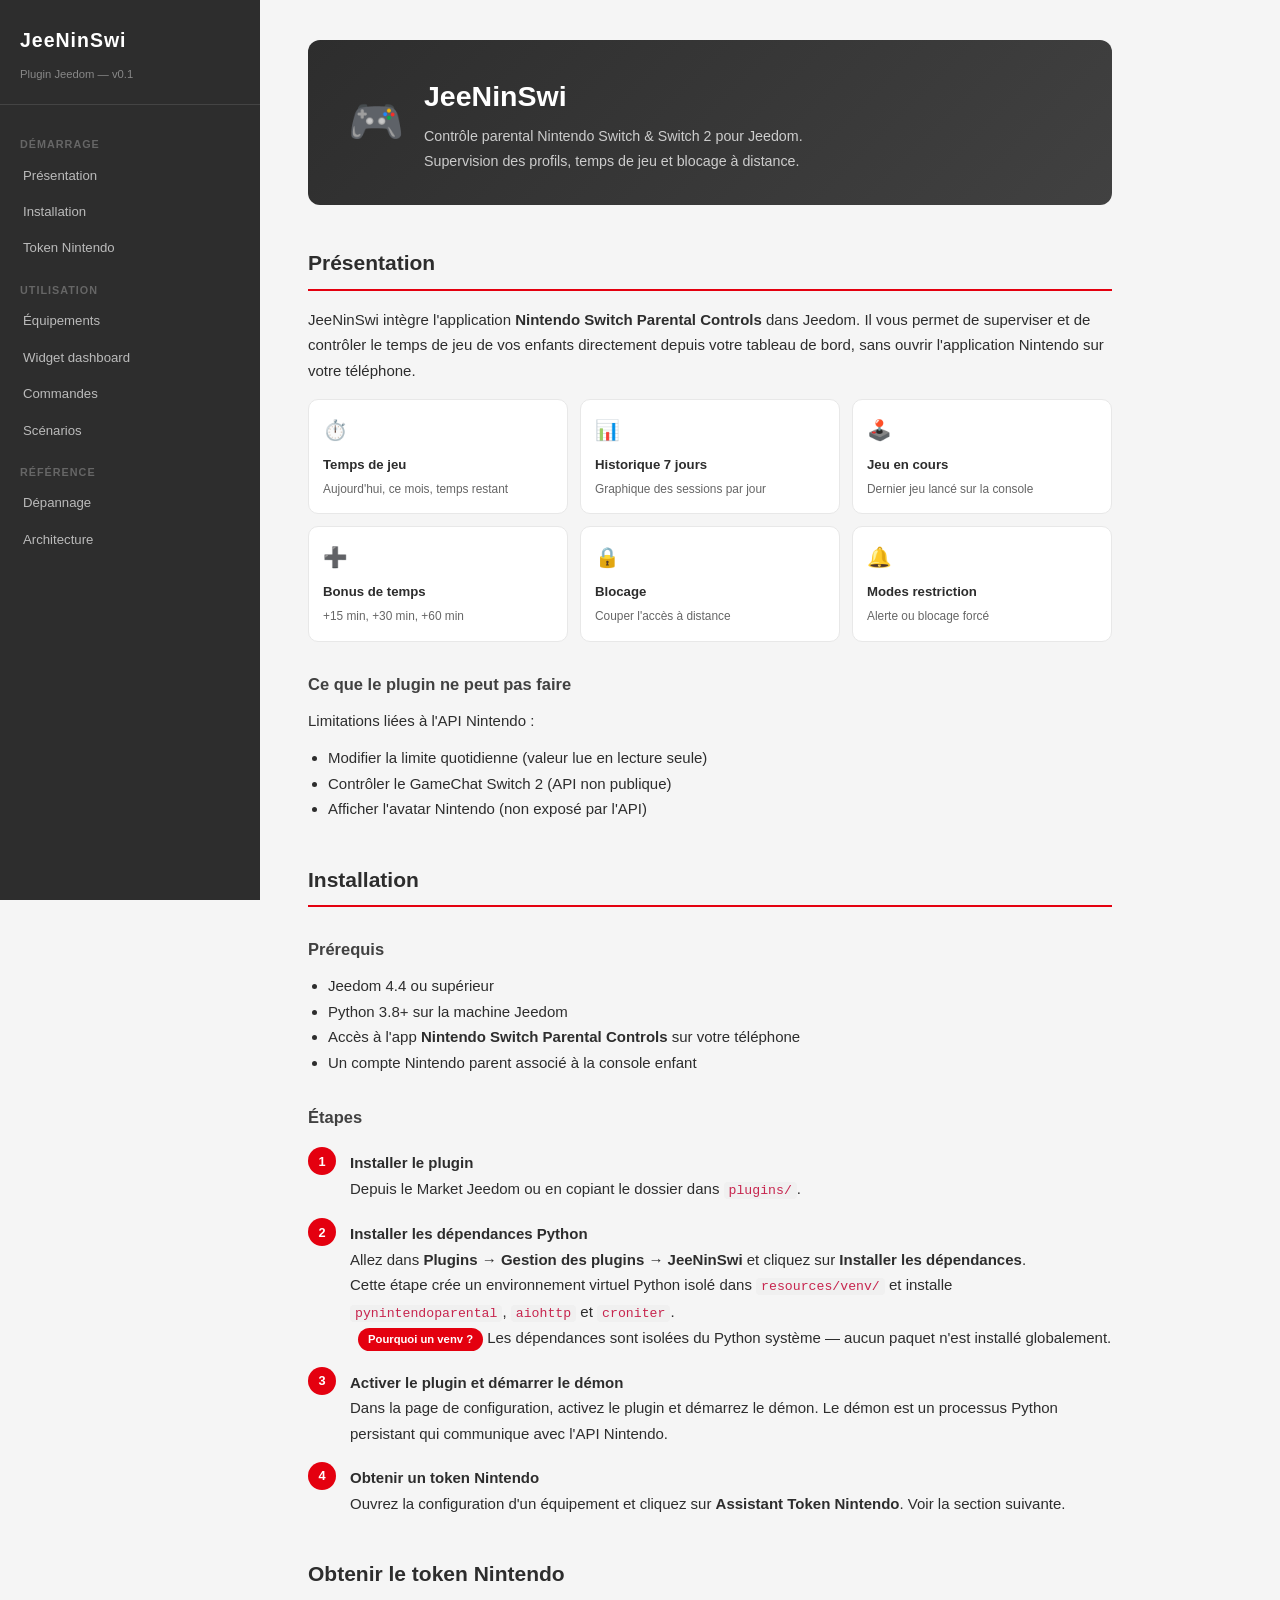
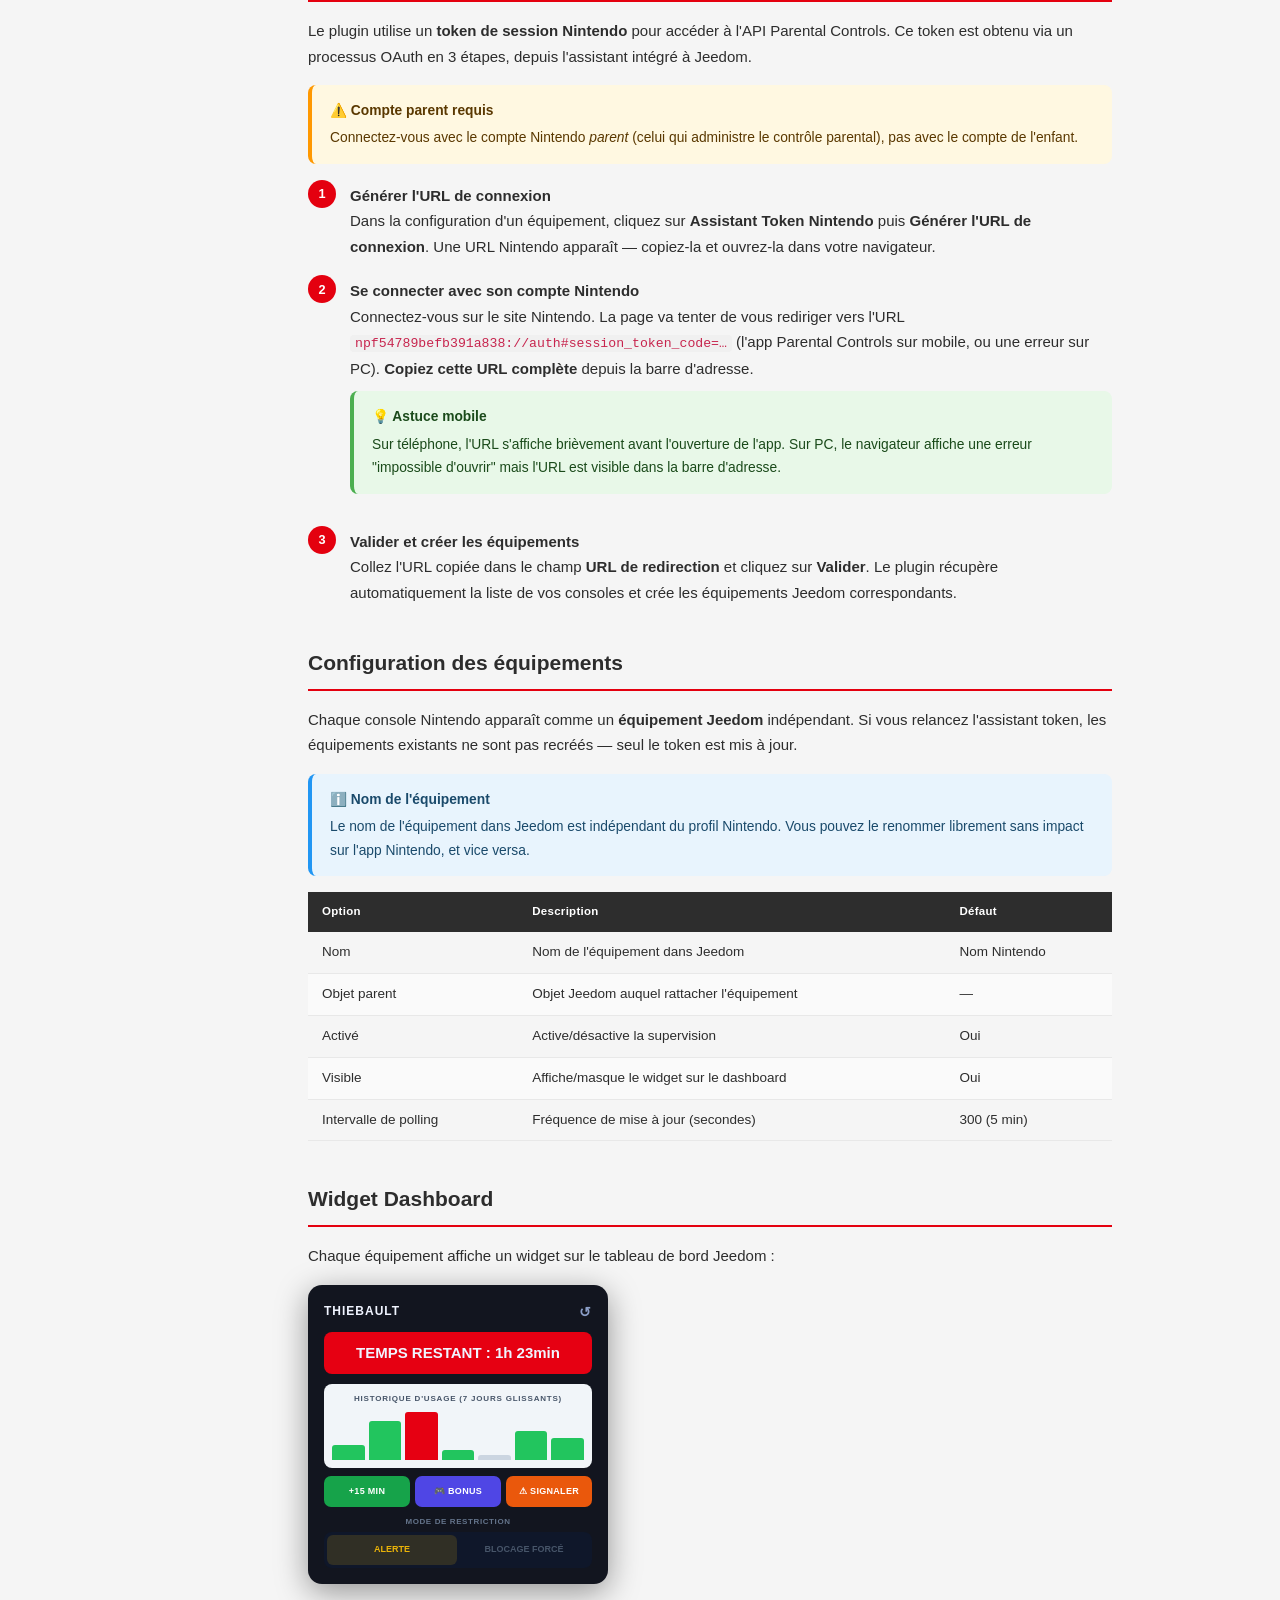
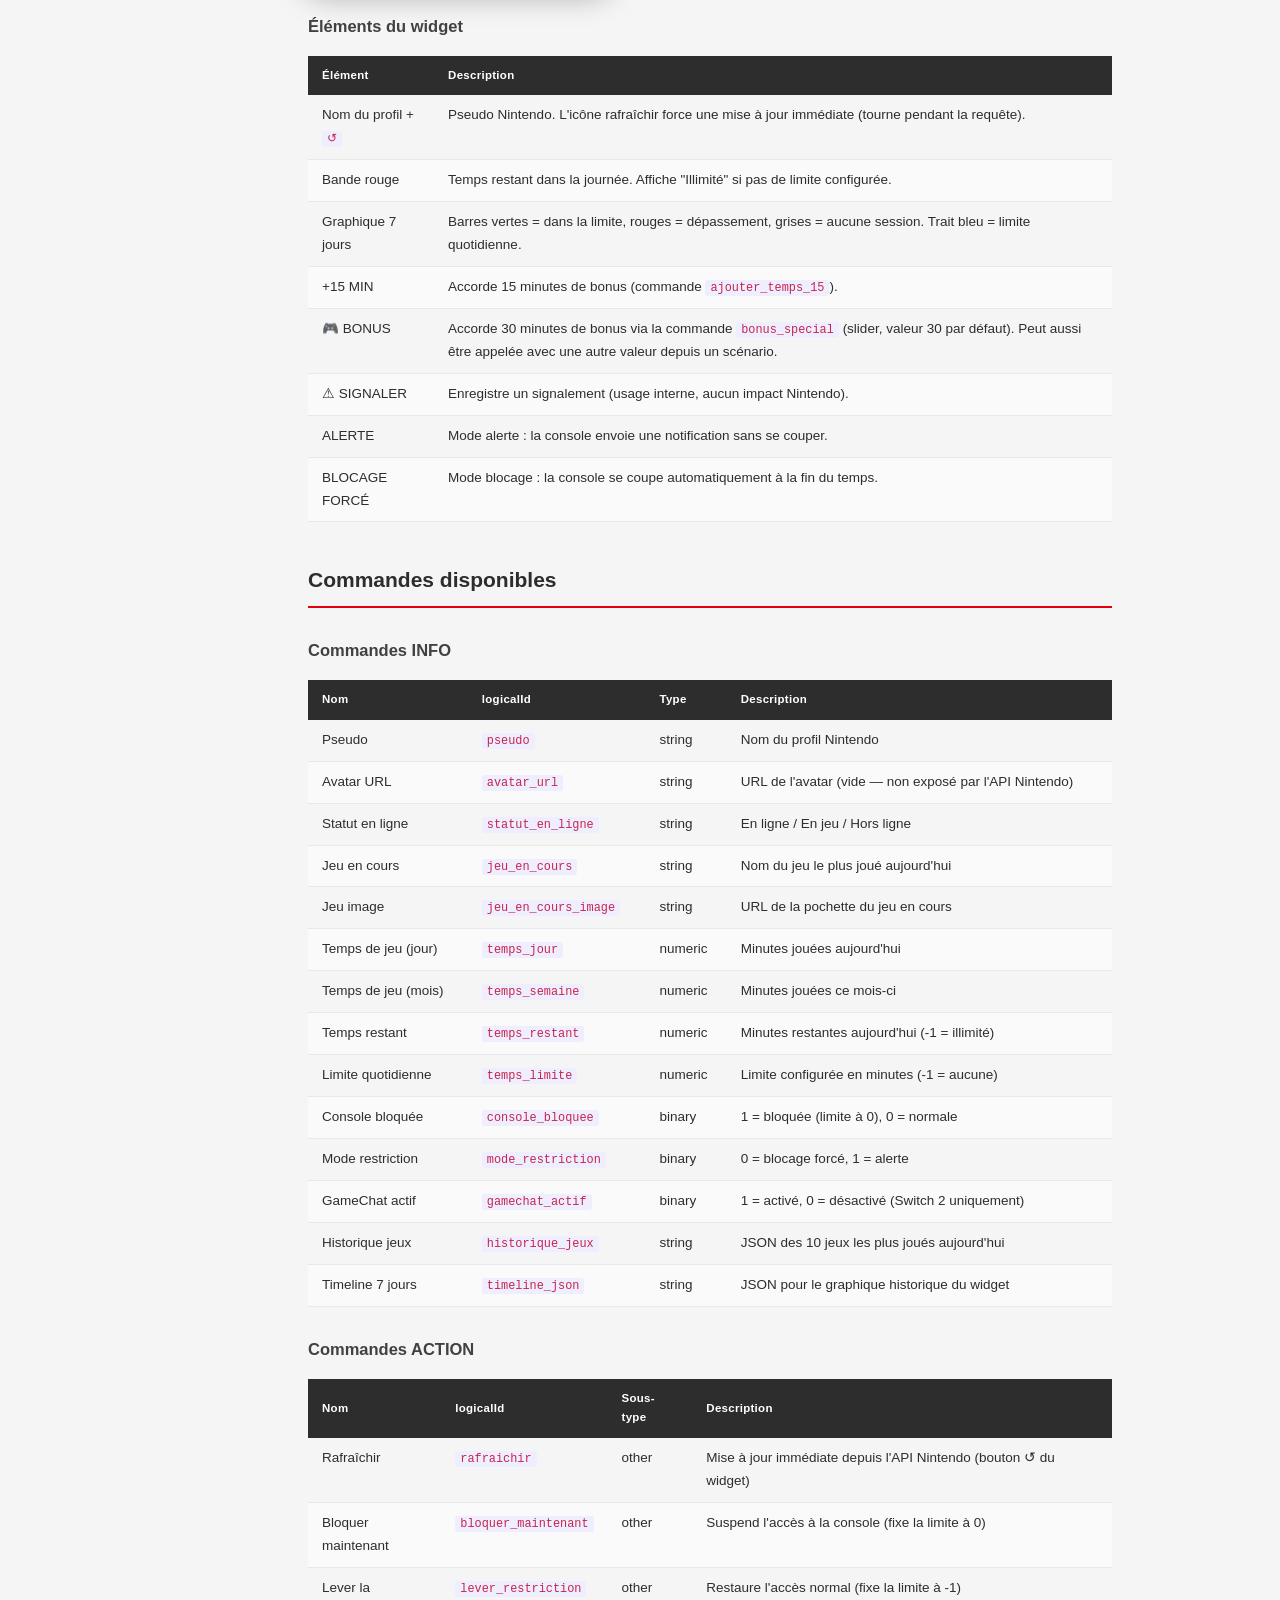
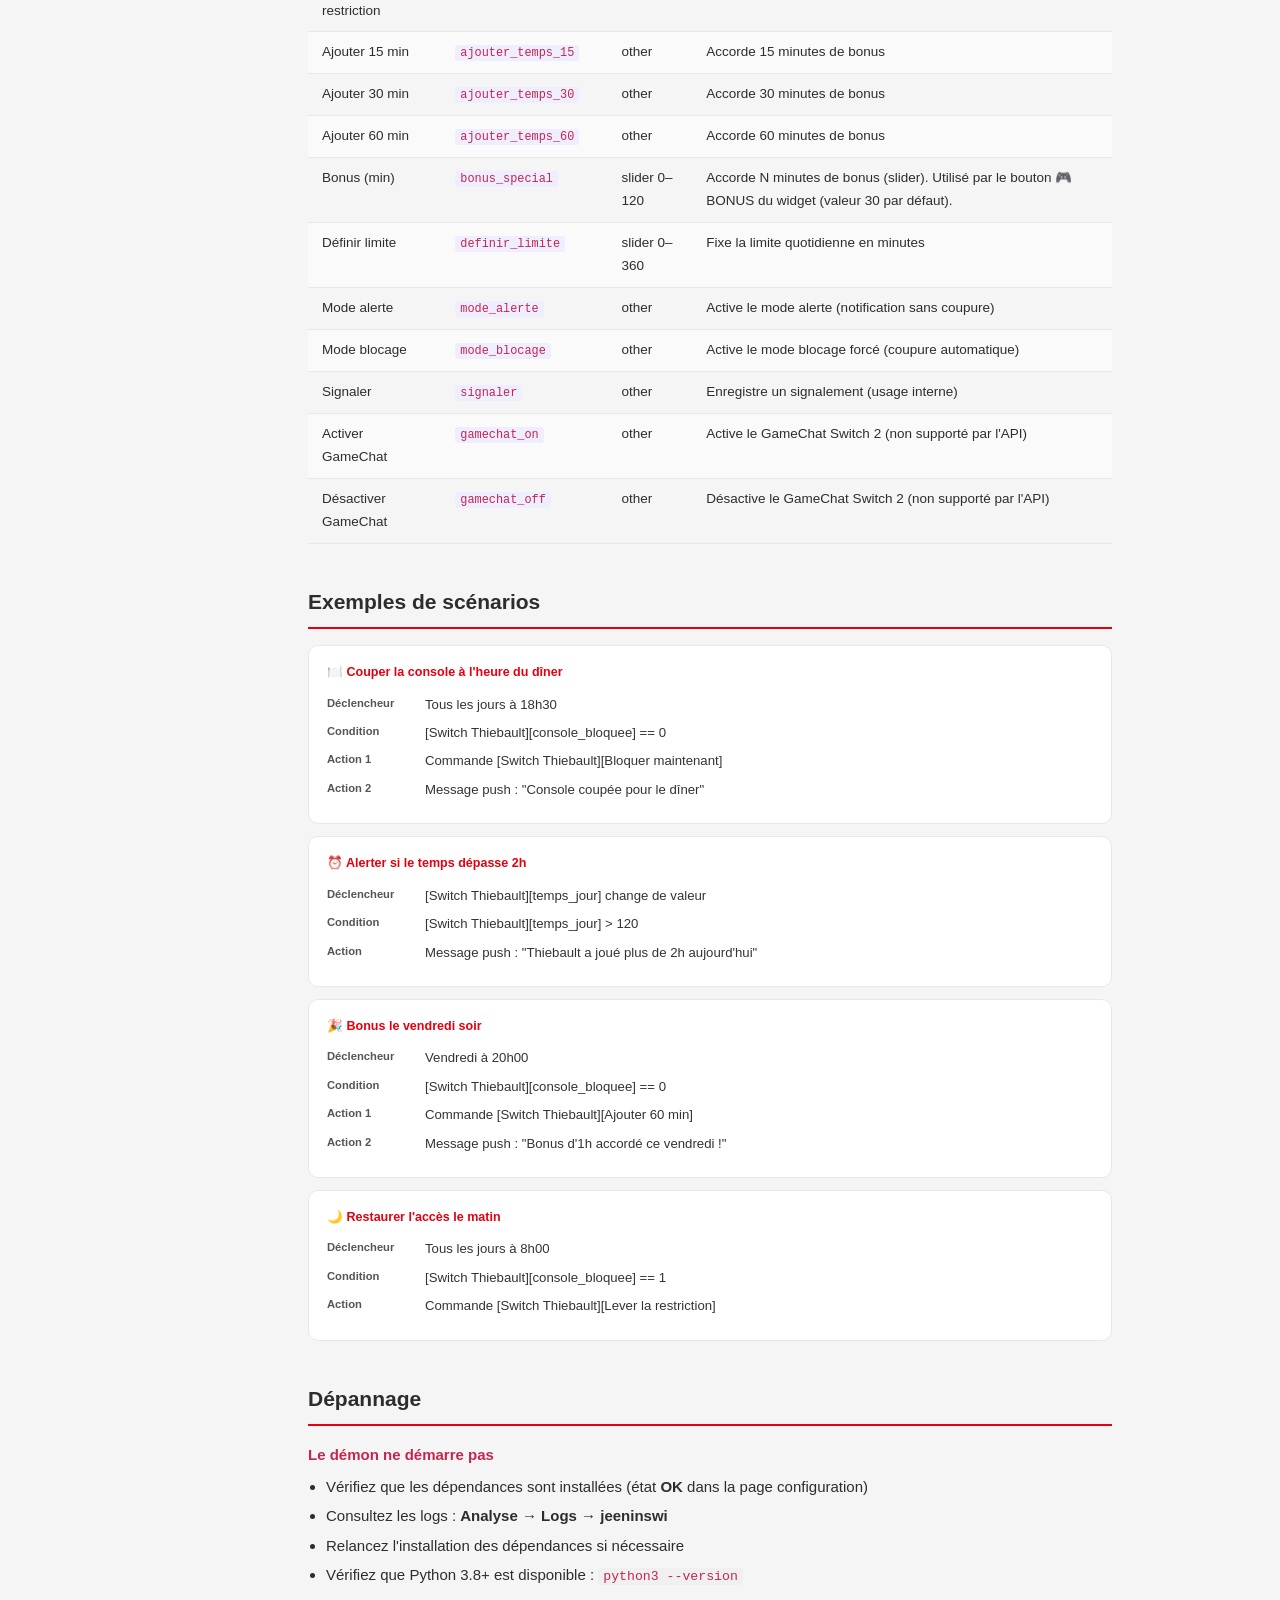
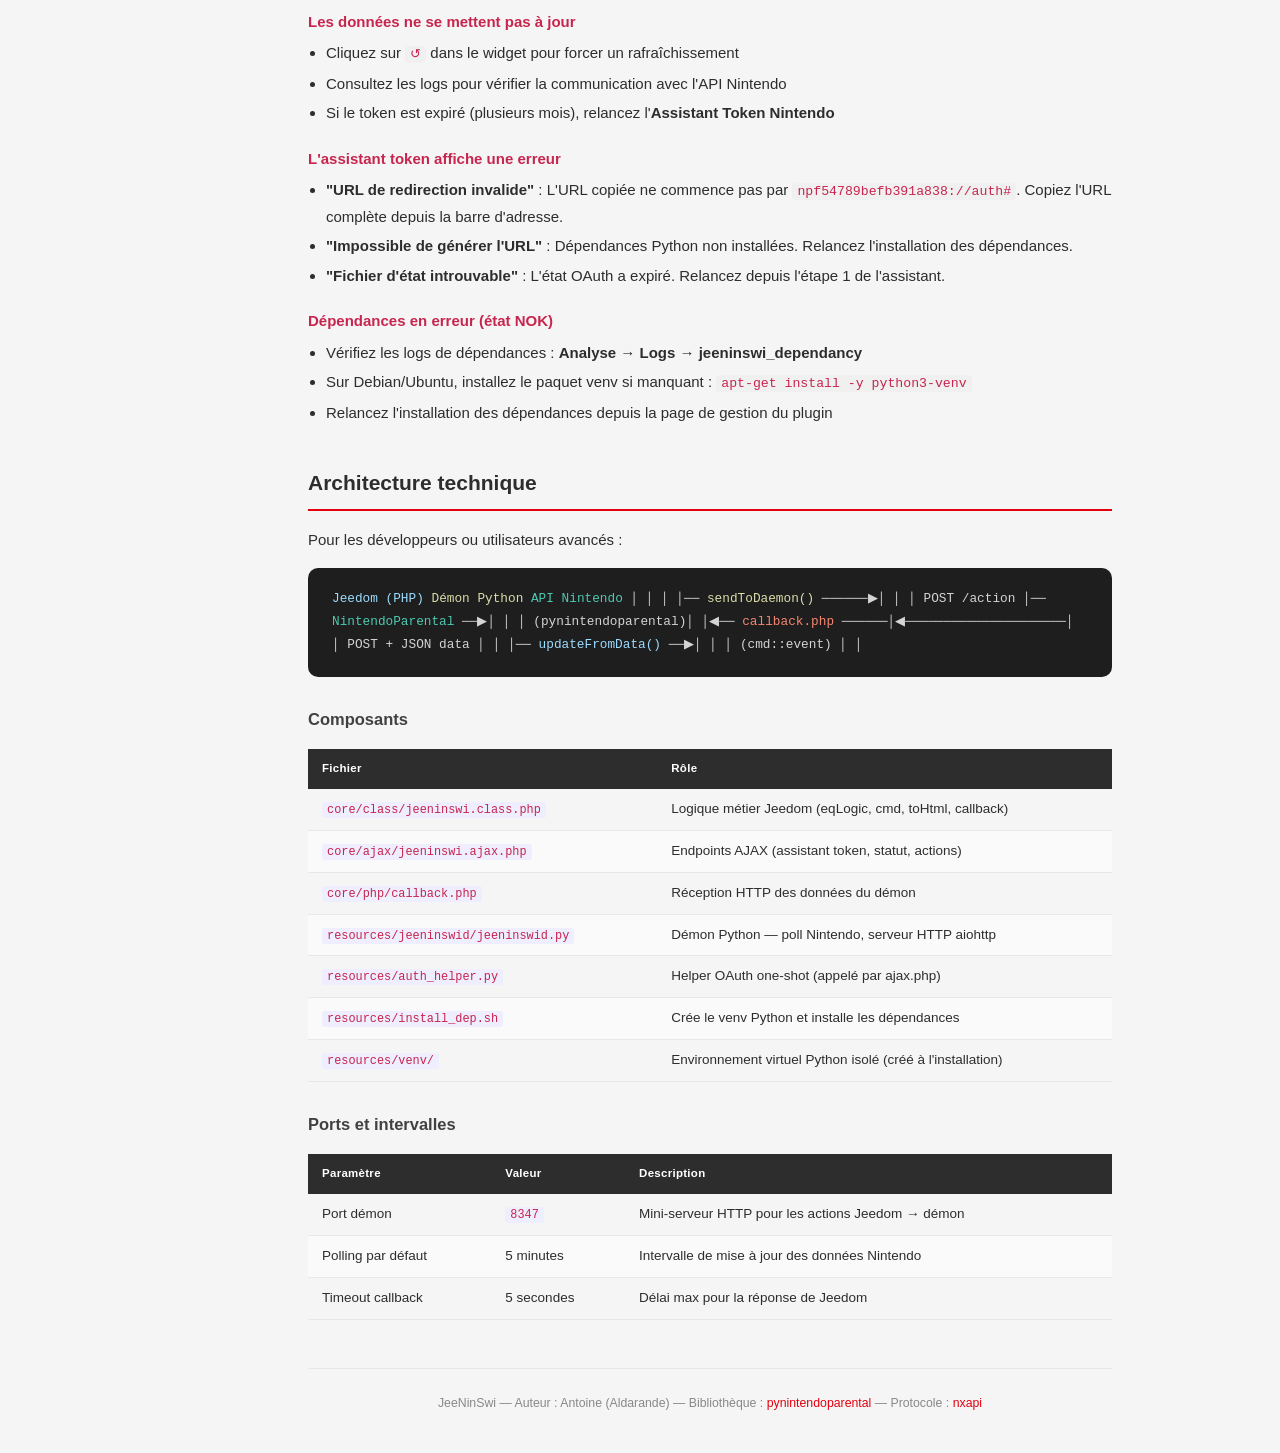
==== docs/fr_FR/index.html @ 58e64276 "Initial commit — plugin JeeNinSwi v1.0 Plugin Jeedom pour les Contrôles Parentaux Nintendo Switch. -" ====
<!DOCTYPE html>
<html lang="fr">
<head>
<meta charset="UTF-8">
<meta name="viewport" content="width=device-width, initial-scale=1.0">
<title>JeeNinSwi — Documentation</title>
<style>
  /* ── Reset & base ─────────────────────────────────────────── */
  *, *::before, *::after { box-sizing: border-box; margin: 0; padding: 0; }
  body {
    font-family: -apple-system, BlinkMacSystemFont, 'Segoe UI', Roboto, sans-serif;
    font-size: 15px;
    line-height: 1.7;
    color: #2d2d2d;
    background: #f5f5f5;
  }
  a { color: #E4000F; text-decoration: none; }
  a:hover { text-decoration: underline; }

  /* ── Layout ───────────────────────────────────────────────── */
  .page-wrapper { display: flex; min-height: 100vh; }

  /* Sidebar */
  nav {
    width: 260px;
    flex-shrink: 0;
    background: #2d2d2d;
    color: #ccc;
    padding: 24px 0;
    position: sticky;
    top: 0;
    height: 100vh;
    overflow-y: auto;
  }
  nav .logo {
    padding: 0 20px 20px;
    border-bottom: 1px solid #444;
    margin-bottom: 16px;
  }
  nav .logo h1 {
    font-size: 1.3em;
    font-weight: 900;
    color: #fff;
    letter-spacing: 1px;
  }
  nav .logo .version {
    font-size: 0.75em;
    color: #888;
    margin-top: 2px;
  }
  nav ul { list-style: none; }
  nav ul li a {
    display: block;
    padding: 7px 20px;
    color: #bbb;
    font-size: 0.88em;
    border-left: 3px solid transparent;
    transition: all .15s;
  }
  nav ul li a:hover, nav ul li a.active {
    color: #fff;
    border-left-color: #E4000F;
    background: rgba(255,255,255,.05);
    text-decoration: none;
  }
  nav ul li.section-title {
    padding: 14px 20px 4px;
    font-size: 0.72em;
    font-weight: 700;
    color: #666;
    text-transform: uppercase;
    letter-spacing: 1px;
  }

  /* Main content */
  main {
    flex: 1;
    padding: 40px 48px;
    max-width: 900px;
  }

  /* ── Typography ──────────────────────────────────────────── */
  h1 { font-size: 2em; font-weight: 900; color: #2d2d2d; margin-bottom: 8px; }
  h2 {
    font-size: 1.4em; font-weight: 800; color: #2d2d2d;
    margin: 40px 0 16px;
    padding-bottom: 8px;
    border-bottom: 2px solid #E4000F;
  }
  h3 { font-size: 1.1em; font-weight: 700; color: #414141; margin: 28px 0 10px; }
  h4 { font-size: 0.95em; font-weight: 700; color: #555; margin: 20px 0 8px; }
  p  { margin-bottom: 12px; }

  /* ── Page header ─────────────────────────────────────────── */
  .page-header {
    background: linear-gradient(135deg, #2d2d2d 0%, #414141 100%);
    color: #fff;
    padding: 32px 40px;
    border-radius: 12px;
    margin-bottom: 32px;
    display: flex;
    align-items: center;
    gap: 20px;
  }
  .page-header .icon {
    font-size: 3em;
    flex-shrink: 0;
  }
  .page-header h1 { color: #fff; margin: 0 0 4px; font-size: 1.9em; }
  .page-header p  { color: rgba(255,255,255,.75); margin: 0; font-size: 0.95em; }
  .badge {
    display: inline-block;
    padding: 2px 10px;
    border-radius: 20px;
    font-size: 0.75em;
    font-weight: 700;
    background: #E4000F;
    color: #fff;
    margin-left: 8px;
    vertical-align: middle;
  }

  /* ── Callouts ─────────────────────────────────────────────── */
  .callout {
    padding: 14px 18px;
    border-radius: 8px;
    margin: 16px 0;
    border-left: 4px solid;
    font-size: 0.92em;
  }
  .callout.info    { background: #e8f4fd; border-color: #2196f3; color: #1a4a6b; }
  .callout.tip     { background: #e8f8e8; border-color: #4caf50; color: #1a4a1a; }
  .callout.warning { background: #fff8e1; border-color: #ff9800; color: #5a3800; }
  .callout strong  { display: block; margin-bottom: 4px; }

  /* ── Tables ───────────────────────────────────────────────── */
  table {
    width: 100%;
    border-collapse: collapse;
    margin: 16px 0;
    font-size: 0.9em;
  }
  th {
    background: #2d2d2d;
    color: #fff;
    padding: 10px 14px;
    text-align: left;
    font-weight: 700;
    font-size: 0.85em;
    letter-spacing: 0.3px;
  }
  td { padding: 9px 14px; border-bottom: 1px solid #e8e8e8; vertical-align: top; }
  tr:nth-child(even) td { background: #fafafa; }
  tr:hover td { background: #f0f4ff; }
  td code { background: #eef; padding: 1px 5px; border-radius: 3px; font-size: 0.88em; }

  /* ── Code ─────────────────────────────────────────────────── */
  code {
    font-family: 'SFMono-Regular', Consolas, 'Liberation Mono', Menlo, monospace;
    font-size: 0.88em;
    background: #f0f0f0;
    padding: 1px 5px;
    border-radius: 4px;
    color: #c7254e;
  }
  pre {
    background: #1e1e1e;
    color: #d4d4d4;
    padding: 18px 20px;
    border-radius: 8px;
    overflow-x: auto;
    margin: 16px 0;
    font-size: 0.85em;
    line-height: 1.6;
  }
  pre code { background: none; color: inherit; padding: 0; font-size: inherit; }

  /* ── Steps ────────────────────────────────────────────────── */
  .steps { list-style: none; margin: 16px 0; }
  .steps li {
    display: flex;
    align-items: flex-start;
    gap: 14px;
    margin-bottom: 16px;
  }
  .step-num {
    flex-shrink: 0;
    width: 28px; height: 28px;
    border-radius: 50%;
    background: #E4000F;
    color: #fff;
    font-weight: 900;
    font-size: 0.85em;
    display: flex; align-items: center; justify-content: center;
  }
  .step-body { flex: 1; padding-top: 3px; }

  /* ── Feature grid ─────────────────────────────────────────── */
  .feature-grid {
    display: grid;
    grid-template-columns: repeat(auto-fill, minmax(200px, 1fr));
    gap: 12px;
    margin: 16px 0;
  }
  .feature-card {
    background: #fff;
    border: 1px solid #e8e8e8;
    border-radius: 10px;
    padding: 14px;
    font-size: 0.88em;
  }
  .feature-card .fc-icon { font-size: 1.5em; margin-bottom: 6px; }
  .feature-card .fc-name { font-weight: 700; color: #2d2d2d; }
  .feature-card .fc-desc { color: #666; font-size: 0.9em; margin-top: 3px; }

  /* ── Widget mockup ────────────────────────────────────────── */
  .widget-mockup {
    background: #12151f;
    color: #f0f4ff;
    border-radius: 14px;
    padding: 16px;
    width: 300px;
    font-family: -apple-system, BlinkMacSystemFont, 'Segoe UI', sans-serif;
    font-size: 13px;
    margin: 16px 0;
    box-shadow: 0 8px 32px rgba(0,0,0,.4);
  }
  .wm-hdr { display: flex; justify-content: space-between; margin-bottom: 8px; font-weight: 900; letter-spacing: 1px; font-size: 12px; text-transform: uppercase; }
  .wm-band { background: #e60012; border-radius: 8px; text-align: center; padding: 8px; font-weight: 900; margin-bottom: 10px; font-size: 15px; }
  .wm-chart { background: #f1f5f9; border-radius: 8px; padding: 8px; margin-bottom: 8px; }
  .wm-chart-title { font-size: 8px; font-weight: 800; color: #475569; text-align: center; text-transform: uppercase; letter-spacing: 0.8px; margin-bottom: 6px; }
  .wm-bars { display: flex; gap: 4px; height: 48px; align-items: flex-end; }
  .wm-bar { flex: 1; border-radius: 3px 3px 0 0; }
  .wm-btns { display: flex; gap: 5px; margin-bottom: 8px; }
  .wm-btn { flex: 1; border: none; border-radius: 7px; padding: 8px 2px; font-size: 9px; font-weight: 800; text-transform: uppercase; letter-spacing: 0.3px; text-align: center; cursor: default; }
  .wm-toggle { display: flex; background: #0f172a; border-radius: 8px; padding: 3px; gap: 2px; }
  .wm-tbtn { flex: 1; border: none; border-radius: 6px; padding: 7px 4px; font-size: 9px; font-weight: 800; text-transform: uppercase; text-align: center; cursor: default; }
  .wm-mlbl { font-size: 8px; font-weight: 700; color: #64748b; letter-spacing: 0.6px; text-align: center; margin-bottom: 4px; text-transform: uppercase; }

  /* ── Scenario box ─────────────────────────────────────────── */
  .scenario {
    background: #fff;
    border: 1px solid #e8e8e8;
    border-radius: 10px;
    padding: 16px 18px;
    margin: 12px 0;
    font-size: 0.88em;
  }
  .scenario h4 { margin: 0 0 10px; color: #E4000F; font-size: 0.95em; }
  .scenario .sc-row { display: flex; gap: 8px; margin-bottom: 6px; }
  .scenario .sc-label { font-weight: 700; color: #555; min-width: 90px; font-size: 0.85em; }
  .scenario .sc-val { color: #333; }

  /* ── Troubleshooting ──────────────────────────────────────── */
  .trouble-item { margin-bottom: 20px; }
  .trouble-item .problem { font-weight: 700; color: #c7254e; margin-bottom: 6px; }
  .trouble-item ul { padding-left: 18px; }
  .trouble-item li { margin-bottom: 4px; }

  /* ── Architecture diagram ─────────────────────────────────── */
  .arch-diagram {
    background: #1e1e1e;
    color: #d4d4d4;
    border-radius: 10px;
    padding: 20px 24px;
    font-family: monospace;
    font-size: 0.85em;
    line-height: 1.8;
    margin: 16px 0;
  }
  .arch-diagram .c-green  { color: #4ec9b0; }
  .arch-diagram .c-yellow { color: #dcdcaa; }
  .arch-diagram .c-blue   { color: #9cdcfe; }
  .arch-diagram .c-red    { color: #f48771; }

  /* ── Responsive ───────────────────────────────────────────── */
  @media (max-width: 768px) {
    nav { display: none; }
    main { padding: 20px 18px; max-width: 100%; }
    .page-header { padding: 20px; }
    .feature-grid { grid-template-columns: 1fr 1fr; }
  }
</style>
</head>
<body>
<div class="page-wrapper">

<!-- ── Sidebar navigation ─────────────────────────────────────────────── -->
<nav>
  <div class="logo">
    <h1>JeeNinSwi</h1>
    <div class="version">Plugin Jeedom — v0.1</div>
  </div>
  <ul>
    <li class="section-title">Démarrage</li>
    <li><a href="#presentation">Présentation</a></li>
    <li><a href="#installation">Installation</a></li>
    <li><a href="#token">Token Nintendo</a></li>

    <li class="section-title">Utilisation</li>
    <li><a href="#equipements">Équipements</a></li>
    <li><a href="#widget">Widget dashboard</a></li>
    <li><a href="#commandes">Commandes</a></li>
    <li><a href="#scenarios">Scénarios</a></li>

    <li class="section-title">Référence</li>
    <li><a href="#depannage">Dépannage</a></li>
    <li><a href="#architecture">Architecture</a></li>
  </ul>
</nav>

<!-- ── Main content ───────────────────────────────────────────────────── -->
<main>

  <!-- Header -->
  <div class="page-header">
    <div class="icon">🎮</div>
    <div>
      <h1>JeeNinSwi</h1>
      <p>Contrôle parental Nintendo Switch &amp; Switch 2 pour Jeedom.<br>
         Supervision des profils, temps de jeu et blocage à distance.</p>
    </div>
  </div>

  <!-- ── Présentation ──────────────────────────────────────────────────── -->
  <h2 id="presentation">Présentation</h2>

  <p>JeeNinSwi intègre l'application <strong>Nintendo Switch Parental Controls</strong>
  dans Jeedom. Il vous permet de superviser et de contrôler le temps de jeu de vos
  enfants directement depuis votre tableau de bord, sans ouvrir l'application
  Nintendo sur votre téléphone.</p>

  <div class="feature-grid">
    <div class="feature-card">
      <div class="fc-icon">⏱️</div>
      <div class="fc-name">Temps de jeu</div>
      <div class="fc-desc">Aujourd'hui, ce mois, temps restant</div>
    </div>
    <div class="feature-card">
      <div class="fc-icon">📊</div>
      <div class="fc-name">Historique 7 jours</div>
      <div class="fc-desc">Graphique des sessions par jour</div>
    </div>
    <div class="feature-card">
      <div class="fc-icon">🕹️</div>
      <div class="fc-name">Jeu en cours</div>
      <div class="fc-desc">Dernier jeu lancé sur la console</div>
    </div>
    <div class="feature-card">
      <div class="fc-icon">➕</div>
      <div class="fc-name">Bonus de temps</div>
      <div class="fc-desc">+15 min, +30 min, +60 min</div>
    </div>
    <div class="feature-card">
      <div class="fc-icon">🔒</div>
      <div class="fc-name">Blocage</div>
      <div class="fc-desc">Couper l'accès à distance</div>
    </div>
    <div class="feature-card">
      <div class="fc-icon">🔔</div>
      <div class="fc-name">Modes restriction</div>
      <div class="fc-desc">Alerte ou blocage forcé</div>
    </div>
  </div>

  <h3>Ce que le plugin ne peut pas faire</h3>
  <p>Limitations liées à l'API Nintendo :</p>
  <ul style="padding-left:20px;margin-bottom:12px;">
    <li>Modifier la limite quotidienne (valeur lue en lecture seule)</li>
    <li>Contrôler le GameChat Switch 2 (API non publique)</li>
    <li>Afficher l'avatar Nintendo (non exposé par l'API)</li>
  </ul>

  <!-- ── Installation ─────────────────────────────────────────────────── -->
  <h2 id="installation">Installation</h2>

  <h3>Prérequis</h3>
  <ul style="padding-left:20px;margin-bottom:12px;">
    <li>Jeedom 4.4 ou supérieur</li>
    <li>Python 3.8+ sur la machine Jeedom</li>
    <li>Accès à l'app <strong>Nintendo Switch Parental Controls</strong> sur votre téléphone</li>
    <li>Un compte Nintendo parent associé à la console enfant</li>
  </ul>

  <h3>Étapes</h3>
  <ol class="steps">
    <li>
      <div class="step-num">1</div>
      <div class="step-body">
        <strong>Installer le plugin</strong><br>
        Depuis le Market Jeedom ou en copiant le dossier dans <code>plugins/</code>.
      </div>
    </li>
    <li>
      <div class="step-num">2</div>
      <div class="step-body">
        <strong>Installer les dépendances Python</strong><br>
        Allez dans <strong>Plugins → Gestion des plugins → JeeNinSwi</strong>
        et cliquez sur <strong>Installer les dépendances</strong>.<br>
        Cette étape crée un environnement virtuel Python isolé dans
        <code>resources/venv/</code> et installe <code>pynintendoparental</code>,
        <code>aiohttp</code> et <code>croniter</code>.<br>
        <span class="badge">Pourquoi un venv ?</span>
        Les dépendances sont isolées du Python système — aucun paquet n'est
        installé globalement.
      </div>
    </li>
    <li>
      <div class="step-num">3</div>
      <div class="step-body">
        <strong>Activer le plugin et démarrer le démon</strong><br>
        Dans la page de configuration, activez le plugin et démarrez le démon.
        Le démon est un processus Python persistant qui communique avec l'API Nintendo.
      </div>
    </li>
    <li>
      <div class="step-num">4</div>
      <div class="step-body">
        <strong>Obtenir un token Nintendo</strong><br>
        Ouvrez la configuration d'un équipement et cliquez sur
        <strong>Assistant Token Nintendo</strong>. Voir la section suivante.
      </div>
    </li>
  </ol>

  <!-- ── Token Nintendo ────────────────────────────────────────────────── -->
  <h2 id="token">Obtenir le token Nintendo</h2>

  <p>Le plugin utilise un <strong>token de session Nintendo</strong> pour accéder à
  l'API Parental Controls. Ce token est obtenu via un processus OAuth en 3 étapes,
  depuis l'assistant intégré à Jeedom.</p>

  <div class="callout warning">
    <strong>⚠️ Compte parent requis</strong>
    Connectez-vous avec le compte Nintendo <em>parent</em> (celui qui administre
    le contrôle parental), pas avec le compte de l'enfant.
  </div>

  <ol class="steps">
    <li>
      <div class="step-num">1</div>
      <div class="step-body">
        <strong>Générer l'URL de connexion</strong><br>
        Dans la configuration d'un équipement, cliquez sur
        <strong>Assistant Token Nintendo</strong> puis
        <strong>Générer l'URL de connexion</strong>.
        Une URL Nintendo apparaît — copiez-la et ouvrez-la dans votre navigateur.
      </div>
    </li>
    <li>
      <div class="step-num">2</div>
      <div class="step-body">
        <strong>Se connecter avec son compte Nintendo</strong><br>
        Connectez-vous sur le site Nintendo. La page va tenter de vous rediriger
        vers l'URL <code>npf54789befb391a838://auth#session_token_code=…</code>
        (l'app Parental Controls sur mobile, ou une erreur sur PC).
        <strong>Copiez cette URL complète</strong> depuis la barre d'adresse.
        <div class="callout tip" style="margin-top:10px;">
          <strong>💡 Astuce mobile</strong>
          Sur téléphone, l'URL s'affiche brièvement avant l'ouverture de l'app.
          Sur PC, le navigateur affiche une erreur "impossible d'ouvrir" mais
          l'URL est visible dans la barre d'adresse.
        </div>
      </div>
    </li>
    <li>
      <div class="step-num">3</div>
      <div class="step-body">
        <strong>Valider et créer les équipements</strong><br>
        Collez l'URL copiée dans le champ <strong>URL de redirection</strong>
        et cliquez sur <strong>Valider</strong>.
        Le plugin récupère automatiquement la liste de vos consoles et crée
        les équipements Jeedom correspondants.
      </div>
    </li>
  </ol>

  <!-- ── Équipements ───────────────────────────────────────────────────── -->
  <h2 id="equipements">Configuration des équipements</h2>

  <p>Chaque console Nintendo apparaît comme un <strong>équipement Jeedom</strong>
  indépendant. Si vous relancez l'assistant token, les équipements existants
  ne sont pas recréés — seul le token est mis à jour.</p>

  <div class="callout info">
    <strong>ℹ️ Nom de l'équipement</strong>
    Le nom de l'équipement dans Jeedom est indépendant du profil Nintendo.
    Vous pouvez le renommer librement sans impact sur l'app Nintendo,
    et vice versa.
  </div>

  <table>
    <thead><tr><th>Option</th><th>Description</th><th>Défaut</th></tr></thead>
    <tbody>
      <tr><td>Nom</td><td>Nom de l'équipement dans Jeedom</td><td>Nom Nintendo</td></tr>
      <tr><td>Objet parent</td><td>Objet Jeedom auquel rattacher l'équipement</td><td>—</td></tr>
      <tr><td>Activé</td><td>Active/désactive la supervision</td><td>Oui</td></tr>
      <tr><td>Visible</td><td>Affiche/masque le widget sur le dashboard</td><td>Oui</td></tr>
      <tr><td>Intervalle de polling</td><td>Fréquence de mise à jour (secondes)</td><td>300 (5 min)</td></tr>
    </tbody>
  </table>

  <!-- ── Widget ─────────────────────────────────────────────────────────── -->
  <h2 id="widget">Widget Dashboard</h2>

  <p>Chaque équipement affiche un widget sur le tableau de bord Jeedom :</p>

  <!-- Widget mockup -->
  <div class="widget-mockup">
    <div class="wm-hdr">
      <span>THIEBAULT</span>
      <span style="color:#8b9ec7;font-size:14px;">↺</span>
    </div>
    <div class="wm-band">TEMPS RESTANT&nbsp;: 1h 23min</div>
    <div class="wm-chart">
      <div class="wm-chart-title">HISTORIQUE D'USAGE (7 JOURS GLISSANTS)</div>
      <div class="wm-bars">
        <div class="wm-bar" style="height:30%;background:#22c55e;"></div>
        <div class="wm-bar" style="height:80%;background:#22c55e;"></div>
        <div class="wm-bar" style="height:100%;background:#e60012;"></div>
        <div class="wm-bar" style="height:20%;background:#22c55e;"></div>
        <div class="wm-bar" style="height:10%;background:#cbd5e1;"></div>
        <div class="wm-bar" style="height:60%;background:#22c55e;"></div>
        <div class="wm-bar" style="height:45%;background:#22c55e;"></div>
      </div>
    </div>
    <div class="wm-btns">
      <div class="wm-btn" style="background:#16a34a;color:#fff;">+15 MIN</div>
      <div class="wm-btn" style="background:#4f46e5;color:#fff;">🎮 BONUS</div>
      <div class="wm-btn" style="background:#ea580c;color:#fff;">⚠ SIGNALER</div>
    </div>
    <div class="wm-mlbl">MODE DE RESTRICTION</div>
    <div class="wm-toggle">
      <div class="wm-tbtn" style="background:rgba(234,179,8,.15);color:#eab308;">ALERTE</div>
      <div class="wm-tbtn" style="color:#475569;">BLOCAGE FORCÉ</div>
    </div>
  </div>

  <h3>Éléments du widget</h3>
  <table>
    <thead><tr><th>Élément</th><th>Description</th></tr></thead>
    <tbody>
      <tr><td>Nom du profil + <code>↺</code></td><td>Pseudo Nintendo. L'icône rafraîchir force une mise à jour immédiate (tourne pendant la requête).</td></tr>
      <tr><td>Bande rouge</td><td>Temps restant dans la journée. Affiche "Illimité" si pas de limite configurée.</td></tr>
      <tr><td>Graphique 7 jours</td><td>Barres vertes = dans la limite, rouges = dépassement, grises = aucune session. Trait bleu = limite quotidienne.</td></tr>
      <tr><td>+15 MIN</td><td>Accorde 15 minutes de bonus (commande <code>ajouter_temps_15</code>).</td></tr>
      <tr><td>🎮 BONUS</td><td>Accorde 30 minutes de bonus via la commande <code>bonus_special</code> (slider, valeur 30 par défaut). Peut aussi être appelée avec une autre valeur depuis un scénario.</td></tr>
      <tr><td>⚠ SIGNALER</td><td>Enregistre un signalement (usage interne, aucun impact Nintendo).</td></tr>
      <tr><td>ALERTE</td><td>Mode alerte : la console envoie une notification sans se couper.</td></tr>
      <tr><td>BLOCAGE FORCÉ</td><td>Mode blocage : la console se coupe automatiquement à la fin du temps.</td></tr>
    </tbody>
  </table>

  <!-- ── Commandes ─────────────────────────────────────────────────────── -->
  <h2 id="commandes">Commandes disponibles</h2>

  <h3>Commandes INFO</h3>
  <table>
    <thead><tr><th>Nom</th><th>logicalId</th><th>Type</th><th>Description</th></tr></thead>
    <tbody>
      <tr><td>Pseudo</td><td><code>pseudo</code></td><td>string</td><td>Nom du profil Nintendo</td></tr>
      <tr><td>Avatar URL</td><td><code>avatar_url</code></td><td>string</td><td>URL de l'avatar (vide — non exposé par l'API Nintendo)</td></tr>
      <tr><td>Statut en ligne</td><td><code>statut_en_ligne</code></td><td>string</td><td>En ligne / En jeu / Hors ligne</td></tr>
      <tr><td>Jeu en cours</td><td><code>jeu_en_cours</code></td><td>string</td><td>Nom du jeu le plus joué aujourd'hui</td></tr>
      <tr><td>Jeu image</td><td><code>jeu_en_cours_image</code></td><td>string</td><td>URL de la pochette du jeu en cours</td></tr>
      <tr><td>Temps de jeu (jour)</td><td><code>temps_jour</code></td><td>numeric</td><td>Minutes jouées aujourd'hui</td></tr>
      <tr><td>Temps de jeu (mois)</td><td><code>temps_semaine</code></td><td>numeric</td><td>Minutes jouées ce mois-ci</td></tr>
      <tr><td>Temps restant</td><td><code>temps_restant</code></td><td>numeric</td><td>Minutes restantes aujourd'hui (-1 = illimité)</td></tr>
      <tr><td>Limite quotidienne</td><td><code>temps_limite</code></td><td>numeric</td><td>Limite configurée en minutes (-1 = aucune)</td></tr>
      <tr><td>Console bloquée</td><td><code>console_bloquee</code></td><td>binary</td><td>1 = bloquée (limite à 0), 0 = normale</td></tr>
      <tr><td>Mode restriction</td><td><code>mode_restriction</code></td><td>binary</td><td>0 = blocage forcé, 1 = alerte</td></tr>
      <tr><td>GameChat actif</td><td><code>gamechat_actif</code></td><td>binary</td><td>1 = activé, 0 = désactivé (Switch 2 uniquement)</td></tr>
      <tr><td>Historique jeux</td><td><code>historique_jeux</code></td><td>string</td><td>JSON des 10 jeux les plus joués aujourd'hui</td></tr>
      <tr><td>Timeline 7 jours</td><td><code>timeline_json</code></td><td>string</td><td>JSON pour le graphique historique du widget</td></tr>
    </tbody>
  </table>

  <h3>Commandes ACTION</h3>
  <table>
    <thead><tr><th>Nom</th><th>logicalId</th><th>Sous-type</th><th>Description</th></tr></thead>
    <tbody>
      <tr><td>Rafraîchir</td><td><code>rafraichir</code></td><td>other</td><td>Mise à jour immédiate depuis l'API Nintendo (bouton ↺ du widget)</td></tr>
      <tr><td>Bloquer maintenant</td><td><code>bloquer_maintenant</code></td><td>other</td><td>Suspend l'accès à la console (fixe la limite à 0)</td></tr>
      <tr><td>Lever la restriction</td><td><code>lever_restriction</code></td><td>other</td><td>Restaure l'accès normal (fixe la limite à -1)</td></tr>
      <tr><td>Ajouter 15 min</td><td><code>ajouter_temps_15</code></td><td>other</td><td>Accorde 15 minutes de bonus</td></tr>
      <tr><td>Ajouter 30 min</td><td><code>ajouter_temps_30</code></td><td>other</td><td>Accorde 30 minutes de bonus</td></tr>
      <tr><td>Ajouter 60 min</td><td><code>ajouter_temps_60</code></td><td>other</td><td>Accorde 60 minutes de bonus</td></tr>
      <tr><td>Bonus (min)</td><td><code>bonus_special</code></td><td>slider 0–120</td><td>Accorde N minutes de bonus (slider). Utilisé par le bouton 🎮 BONUS du widget (valeur 30 par défaut).</td></tr>
      <tr><td>Définir limite</td><td><code>definir_limite</code></td><td>slider 0–360</td><td>Fixe la limite quotidienne en minutes</td></tr>
      <tr><td>Mode alerte</td><td><code>mode_alerte</code></td><td>other</td><td>Active le mode alerte (notification sans coupure)</td></tr>
      <tr><td>Mode blocage</td><td><code>mode_blocage</code></td><td>other</td><td>Active le mode blocage forcé (coupure automatique)</td></tr>
      <tr><td>Signaler</td><td><code>signaler</code></td><td>other</td><td>Enregistre un signalement (usage interne)</td></tr>
      <tr><td>Activer GameChat</td><td><code>gamechat_on</code></td><td>other</td><td>Active le GameChat Switch 2 (non supporté par l'API)</td></tr>
      <tr><td>Désactiver GameChat</td><td><code>gamechat_off</code></td><td>other</td><td>Désactive le GameChat Switch 2 (non supporté par l'API)</td></tr>
    </tbody>
  </table>

  <!-- ── Scénarios ─────────────────────────────────────────────────────── -->
  <h2 id="scenarios">Exemples de scénarios</h2>

  <div class="scenario">
    <h4>🍽️ Couper la console à l'heure du dîner</h4>
    <div class="sc-row"><div class="sc-label">Déclencheur</div><div class="sc-val">Tous les jours à 18h30</div></div>
    <div class="sc-row"><div class="sc-label">Condition</div><div class="sc-val">[Switch Thiebault][console_bloquee] == 0</div></div>
    <div class="sc-row"><div class="sc-label">Action 1</div><div class="sc-val">Commande [Switch Thiebault][Bloquer maintenant]</div></div>
    <div class="sc-row"><div class="sc-label">Action 2</div><div class="sc-val">Message push : "Console coupée pour le dîner"</div></div>
  </div>

  <div class="scenario">
    <h4>⏰ Alerter si le temps dépasse 2h</h4>
    <div class="sc-row"><div class="sc-label">Déclencheur</div><div class="sc-val">[Switch Thiebault][temps_jour] change de valeur</div></div>
    <div class="sc-row"><div class="sc-label">Condition</div><div class="sc-val">[Switch Thiebault][temps_jour] &gt; 120</div></div>
    <div class="sc-row"><div class="sc-label">Action</div><div class="sc-val">Message push : "Thiebault a joué plus de 2h aujourd'hui"</div></div>
  </div>

  <div class="scenario">
    <h4>🎉 Bonus le vendredi soir</h4>
    <div class="sc-row"><div class="sc-label">Déclencheur</div><div class="sc-val">Vendredi à 20h00</div></div>
    <div class="sc-row"><div class="sc-label">Condition</div><div class="sc-val">[Switch Thiebault][console_bloquee] == 0</div></div>
    <div class="sc-row"><div class="sc-label">Action 1</div><div class="sc-val">Commande [Switch Thiebault][Ajouter 60 min]</div></div>
    <div class="sc-row"><div class="sc-label">Action 2</div><div class="sc-val">Message push : "Bonus d'1h accordé ce vendredi !"</div></div>
  </div>

  <div class="scenario">
    <h4>🌙 Restaurer l'accès le matin</h4>
    <div class="sc-row"><div class="sc-label">Déclencheur</div><div class="sc-val">Tous les jours à 8h00</div></div>
    <div class="sc-row"><div class="sc-label">Condition</div><div class="sc-val">[Switch Thiebault][console_bloquee] == 1</div></div>
    <div class="sc-row"><div class="sc-label">Action</div><div class="sc-val">Commande [Switch Thiebault][Lever la restriction]</div></div>
  </div>

  <!-- ── Dépannage ─────────────────────────────────────────────────────── -->
  <h2 id="depannage">Dépannage</h2>

  <div class="trouble-item">
    <div class="problem">Le démon ne démarre pas</div>
    <ul>
      <li>Vérifiez que les dépendances sont installées (état <strong>OK</strong> dans la page configuration)</li>
      <li>Consultez les logs : <strong>Analyse → Logs → jeeninswi</strong></li>
      <li>Relancez l'installation des dépendances si nécessaire</li>
      <li>Vérifiez que Python 3.8+ est disponible : <code>python3 --version</code></li>
    </ul>
  </div>

  <div class="trouble-item">
    <div class="problem">Les données ne se mettent pas à jour</div>
    <ul>
      <li>Cliquez sur <code>↺</code> dans le widget pour forcer un rafraîchissement</li>
      <li>Consultez les logs pour vérifier la communication avec l'API Nintendo</li>
      <li>Si le token est expiré (plusieurs mois), relancez l'<strong>Assistant Token Nintendo</strong></li>
    </ul>
  </div>

  <div class="trouble-item">
    <div class="problem">L'assistant token affiche une erreur</div>
    <ul>
      <li><strong>"URL de redirection invalide"</strong> : L'URL copiée ne commence pas par
          <code>npf54789befb391a838://auth#</code>. Copiez l'URL complète depuis la barre d'adresse.</li>
      <li><strong>"Impossible de générer l'URL"</strong> : Dépendances Python non installées.
          Relancez l'installation des dépendances.</li>
      <li><strong>"Fichier d'état introuvable"</strong> : L'état OAuth a expiré.
          Relancez depuis l'étape 1 de l'assistant.</li>
    </ul>
  </div>

  <div class="trouble-item">
    <div class="problem">Dépendances en erreur (état NOK)</div>
    <ul>
      <li>Vérifiez les logs de dépendances : <strong>Analyse → Logs → jeeninswi_dependancy</strong></li>
      <li>Sur Debian/Ubuntu, installez le paquet venv si manquant :
          <code>apt-get install -y python3-venv</code></li>
      <li>Relancez l'installation des dépendances depuis la page de gestion du plugin</li>
    </ul>
  </div>

  <!-- ── Architecture ──────────────────────────────────────────────────── -->
  <h2 id="architecture">Architecture technique</h2>

  <p>Pour les développeurs ou utilisateurs avancés :</p>

  <div class="arch-diagram">
<span class="c-blue">Jeedom (PHP)</span>          <span class="c-yellow">Démon Python</span>         <span class="c-green">API Nintendo</span>
    │                       │                      │
    │── <span class="c-yellow">sendToDaemon()</span> ──────▶│                      │
    │   POST /action         │── <span class="c-green">NintendoParental</span> ──▶│
    │                       │   (pynintendoparental)│
    │◀── <span class="c-red">callback.php</span> ──────│◀─────────────────────│
    │    POST + JSON data    │                      │
    │── <span class="c-blue">updateFromData()</span> ──▶│                      │
    │   (cmd::event)         │                      │
  </div>

  <h3>Composants</h3>
  <table>
    <thead><tr><th>Fichier</th><th>Rôle</th></tr></thead>
    <tbody>
      <tr><td><code>core/class/jeeninswi.class.php</code></td><td>Logique métier Jeedom (eqLogic, cmd, toHtml, callback)</td></tr>
      <tr><td><code>core/ajax/jeeninswi.ajax.php</code></td><td>Endpoints AJAX (assistant token, statut, actions)</td></tr>
      <tr><td><code>core/php/callback.php</code></td><td>Réception HTTP des données du démon</td></tr>
      <tr><td><code>resources/jeeninswid/jeeninswid.py</code></td><td>Démon Python — poll Nintendo, serveur HTTP aiohttp</td></tr>
      <tr><td><code>resources/auth_helper.py</code></td><td>Helper OAuth one-shot (appelé par ajax.php)</td></tr>
      <tr><td><code>resources/install_dep.sh</code></td><td>Crée le venv Python et installe les dépendances</td></tr>
      <tr><td><code>resources/venv/</code></td><td>Environnement virtuel Python isolé (créé à l'installation)</td></tr>
    </tbody>
  </table>

  <h3>Ports et intervalles</h3>
  <table>
    <thead><tr><th>Paramètre</th><th>Valeur</th><th>Description</th></tr></thead>
    <tbody>
      <tr><td>Port démon</td><td><code>8347</code></td><td>Mini-serveur HTTP pour les actions Jeedom → démon</td></tr>
      <tr><td>Polling par défaut</td><td>5 minutes</td><td>Intervalle de mise à jour des données Nintendo</td></tr>
      <tr><td>Timeout callback</td><td>5 secondes</td><td>Délai max pour la réponse de Jeedom</td></tr>
    </tbody>
  </table>

  <div style="margin-top:48px;padding-top:24px;border-top:1px solid #e8e8e8;font-size:0.82em;color:#888;text-align:center;">
    JeeNinSwi — Auteur : Antoine (Aldarande) —
    Bibliothèque : <a href="https://github.com/pantherale0/pynintendoparental">pynintendoparental</a> —
    Protocole : <a href="https://github.com/samuelthomas2774/nxapi">nxapi</a>
  </div>

</main>
</div>

<script>
// Mise en surbrillance du lien actif dans la navigation selon le scroll
(function() {
  var links = document.querySelectorAll('nav a[href^="#"]');
  var sections = Array.from(links).map(function(l) {
    return document.querySelector(l.getAttribute('href'));
  });
  function onScroll() {
    var scrollY = window.scrollY + 80;
    var active = null;
    for (var i = 0; i < sections.length; i++) {
      if (sections[i] && sections[i].offsetTop <= scrollY) {
        active = links[i];
      }
    }
    links.forEach(function(l) { l.classList.remove('active'); });
    if (active) { active.classList.add('active'); }
  }
  window.addEventListener('scroll', onScroll);
  onScroll();
})();
</script>
</body>
</html>
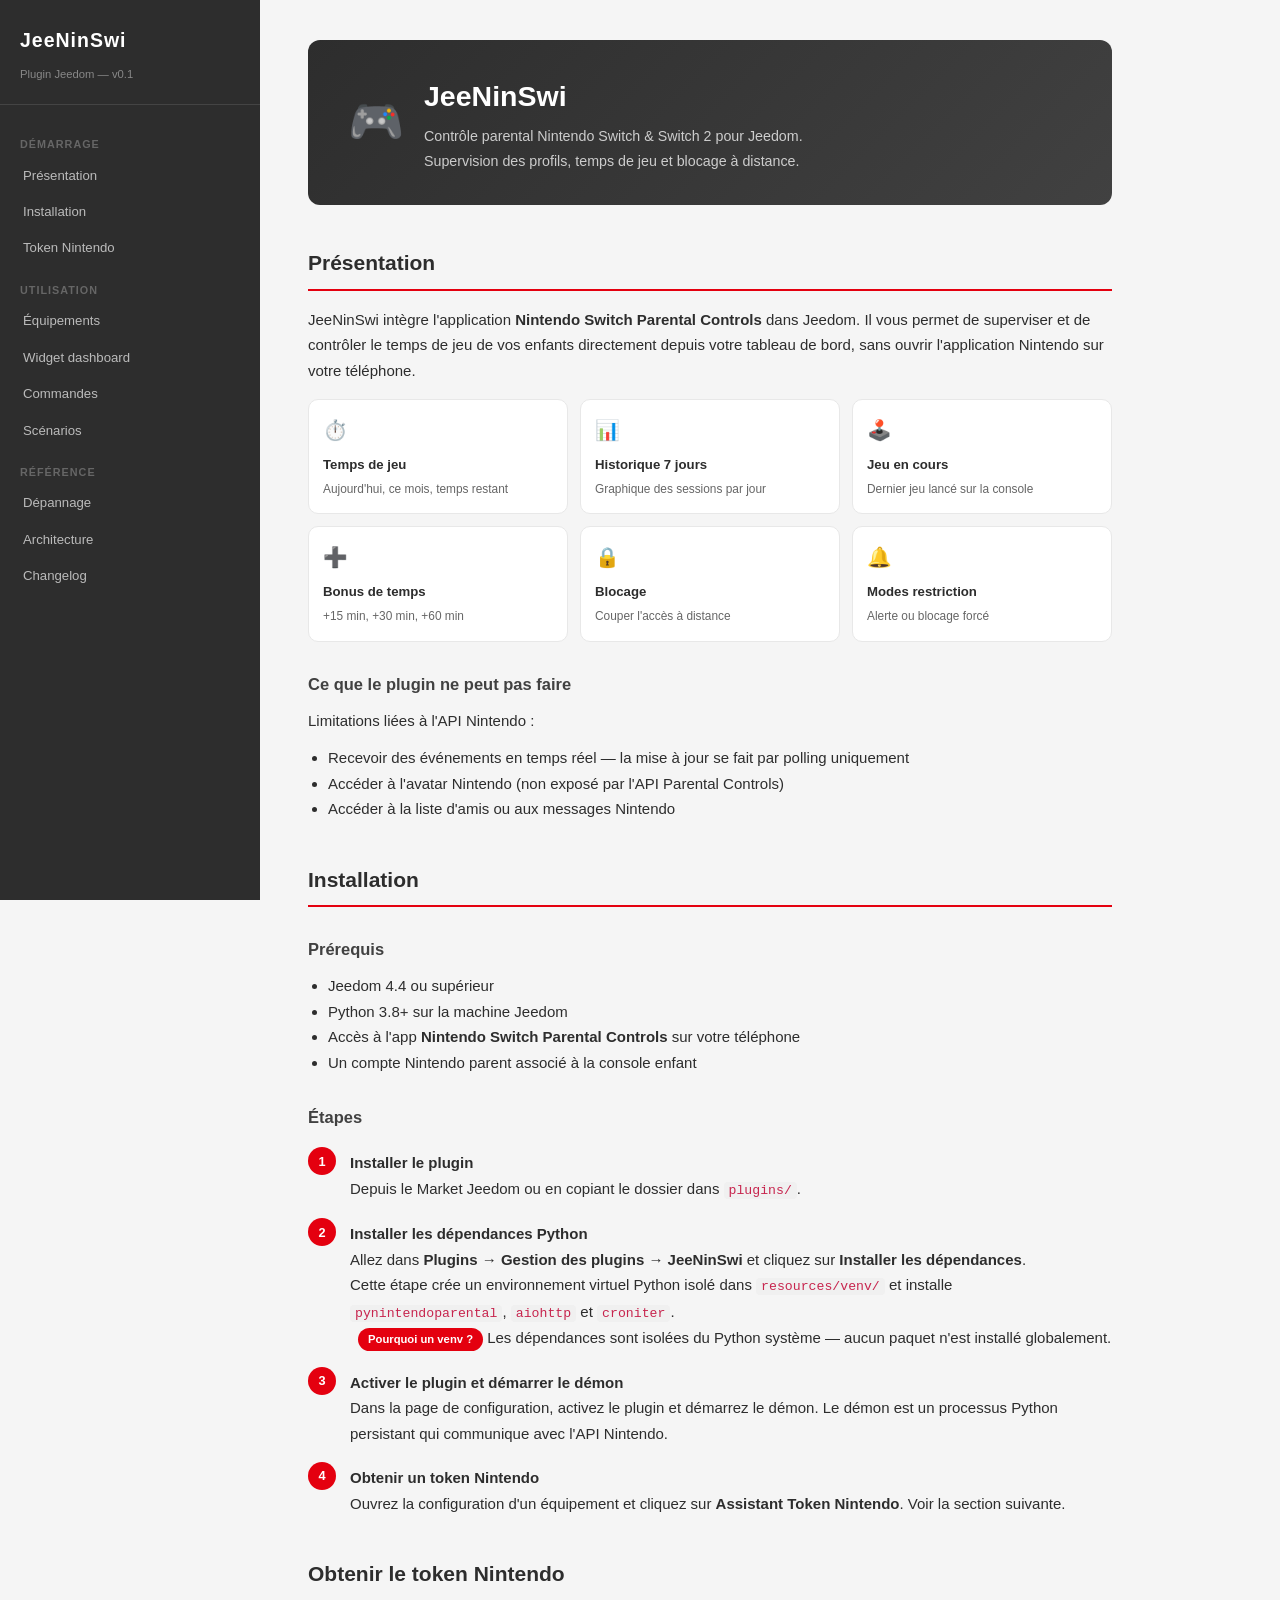
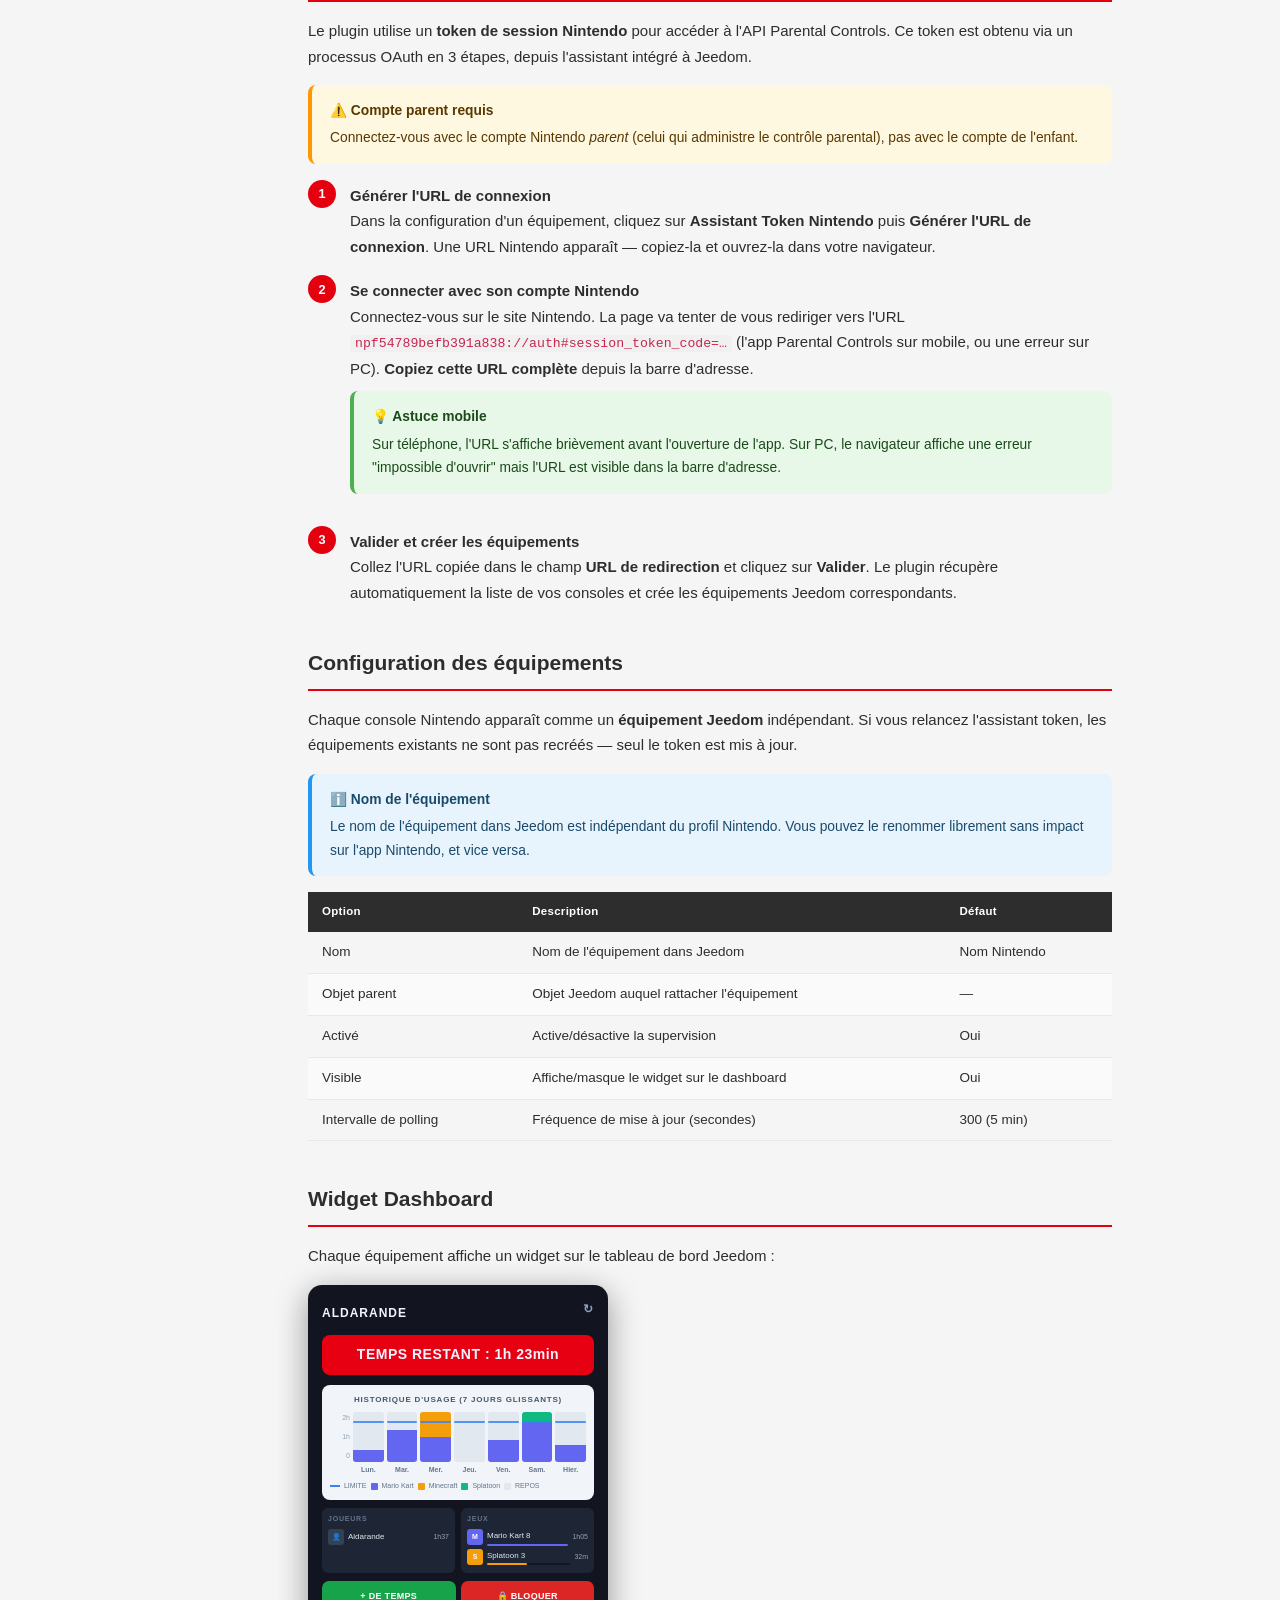
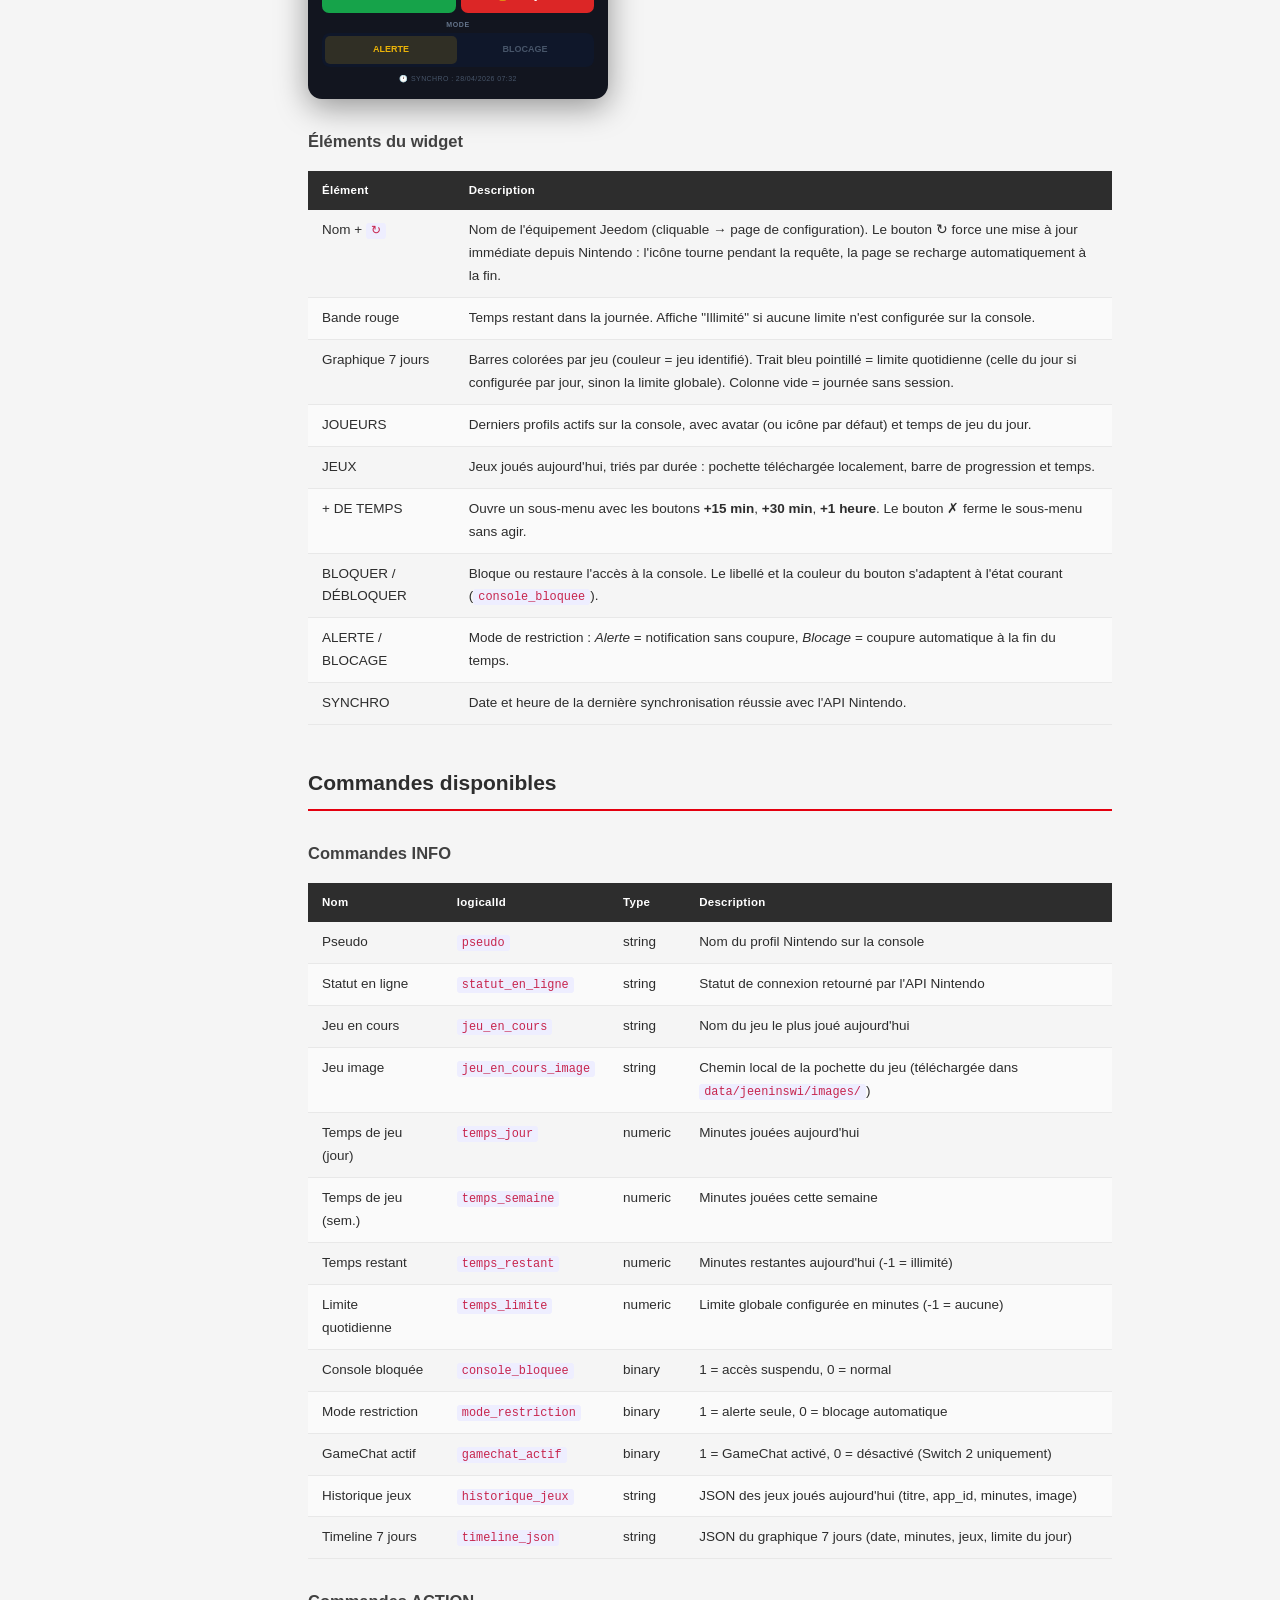
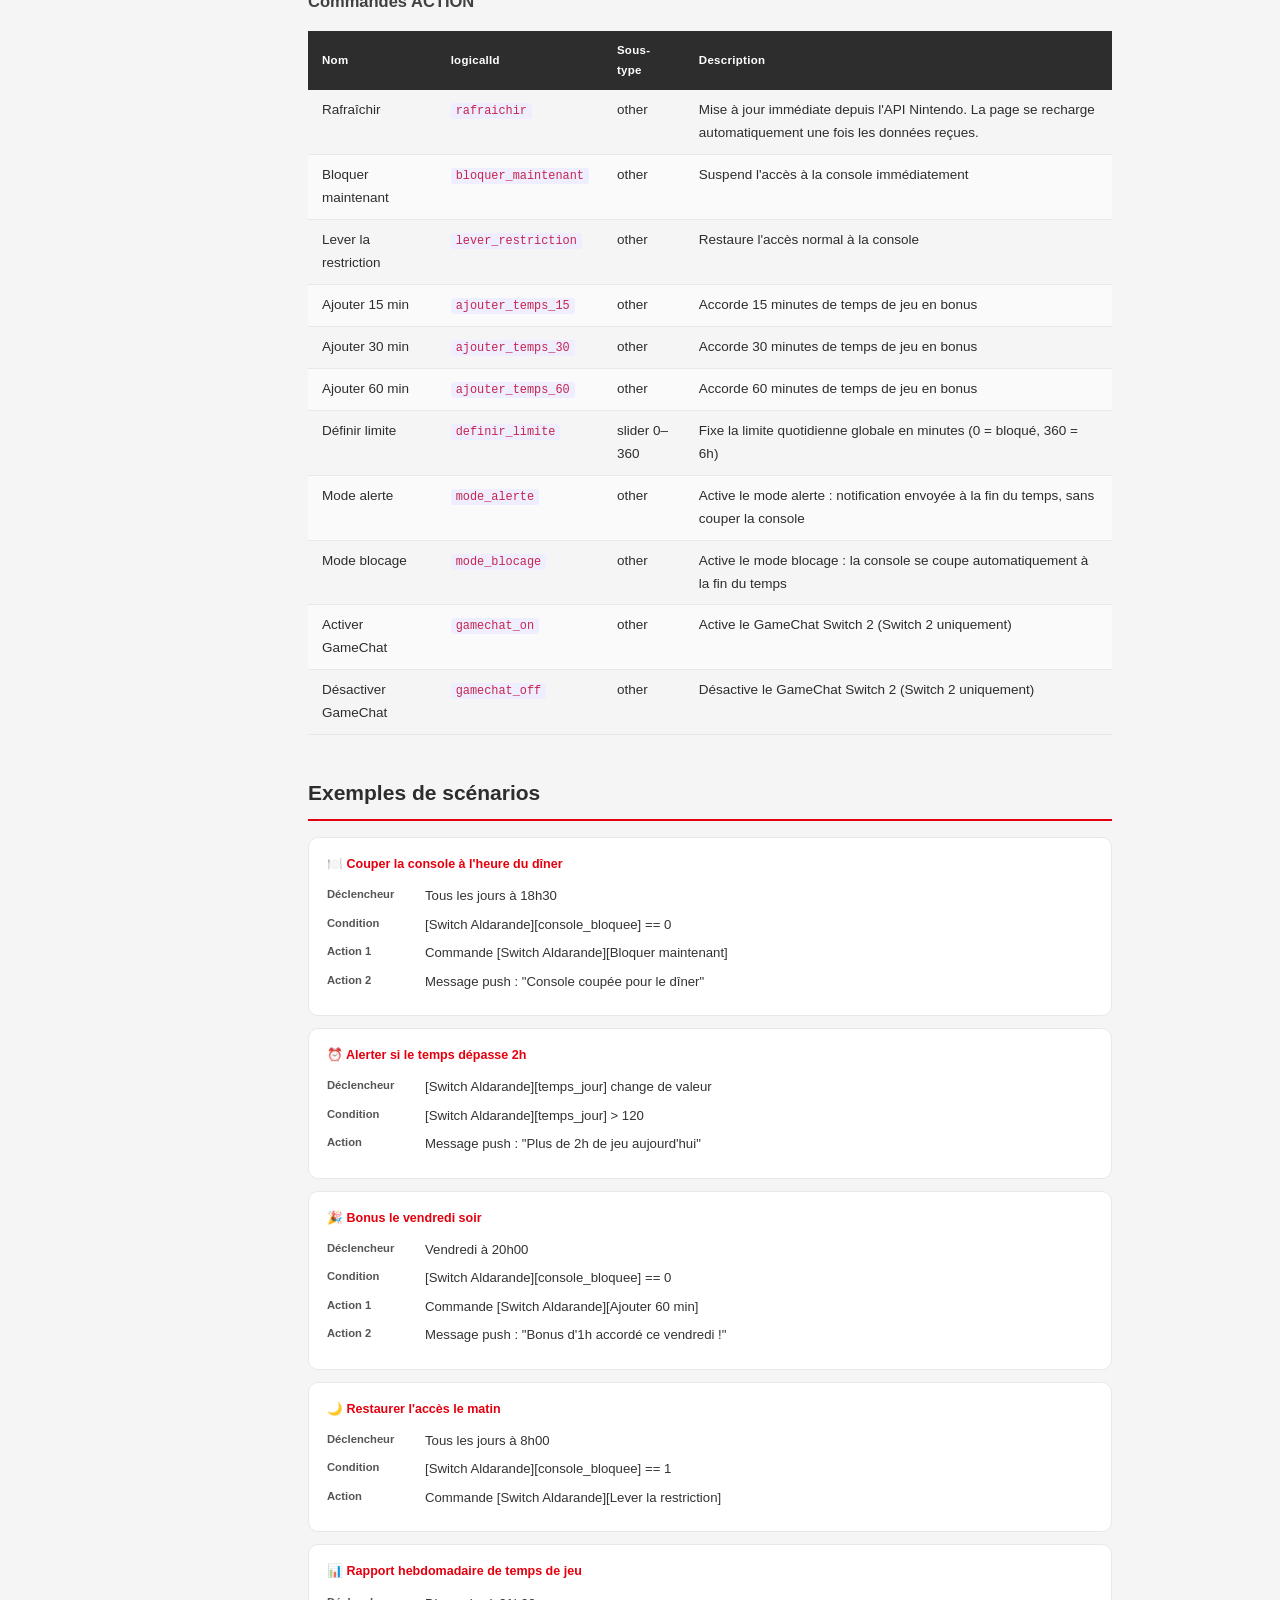
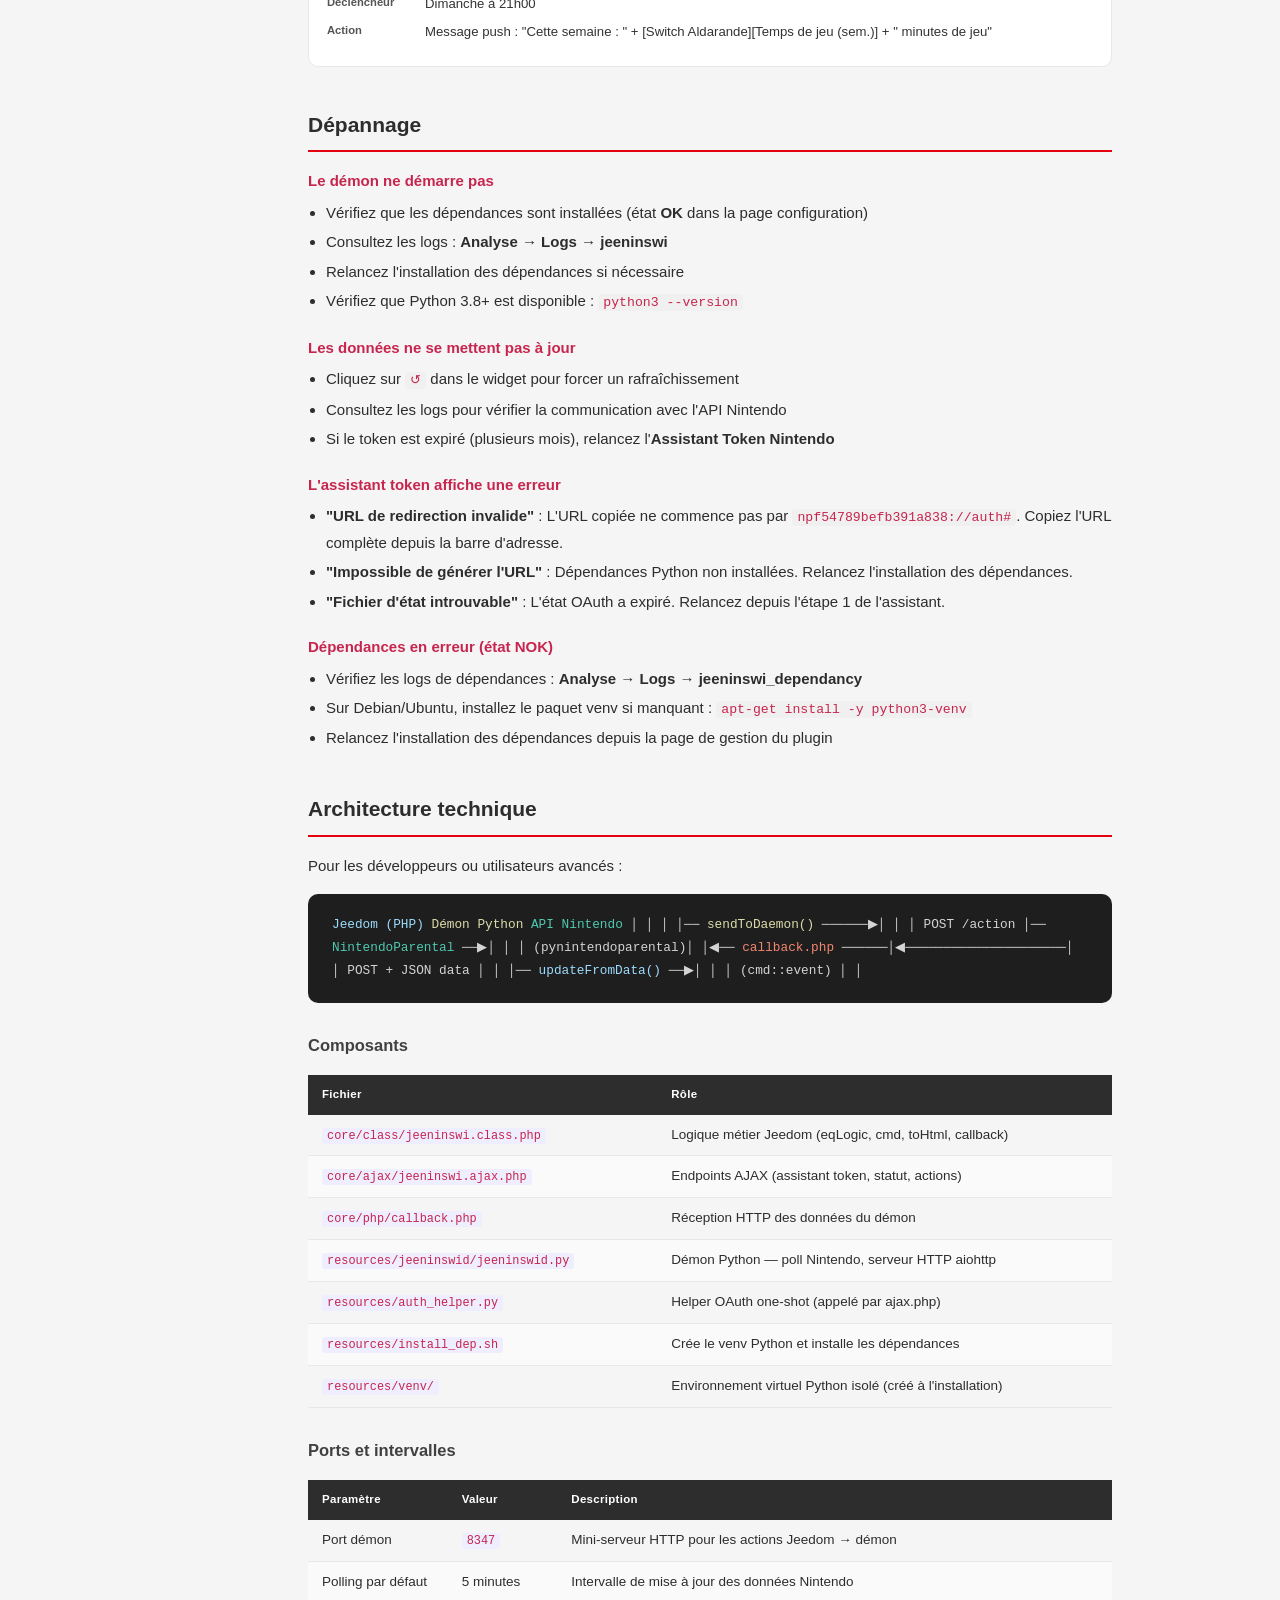
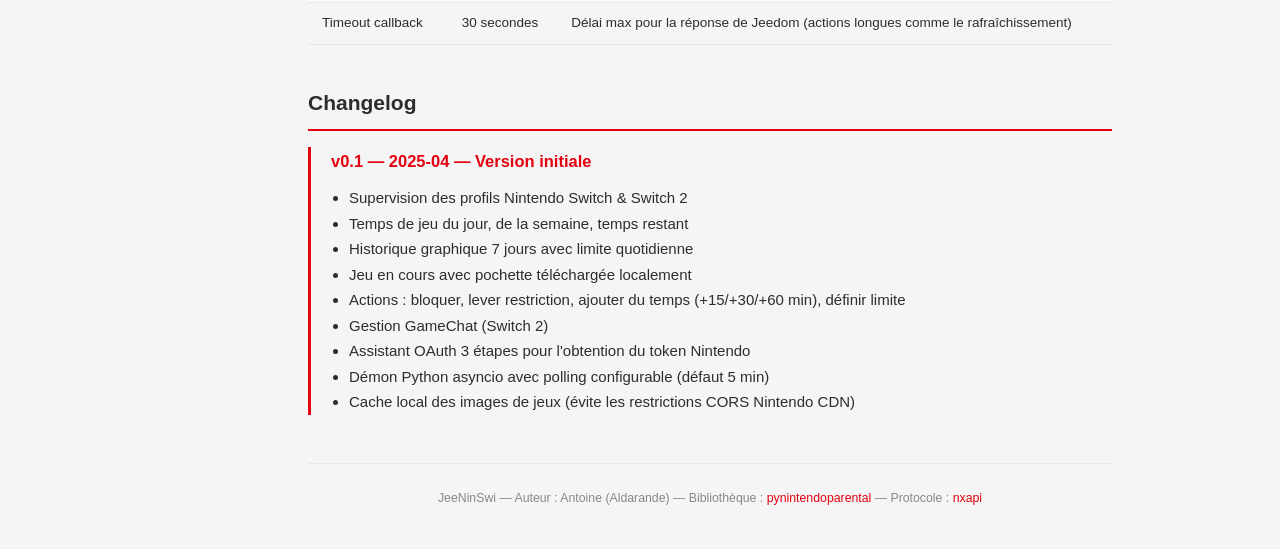
==== commit 220f30e1: "feat: widget v2, limites par jour, doc GitHub Pages - Démon : lecture du planning par jour Nintendo " ====
--- a/docs/fr_FR/index.html
+++ b/docs/fr_FR/index.html
@@ -218,24 +218,51 @@
     background: #12151f;
     color: #f0f4ff;
     border-radius: 14px;
-    padding: 16px;
+    padding: 14px;
     width: 300px;
     font-family: -apple-system, BlinkMacSystemFont, 'Segoe UI', sans-serif;
     font-size: 13px;
     margin: 16px 0;
     box-shadow: 0 8px 32px rgba(0,0,0,.4);
   }
-  .wm-hdr { display: flex; justify-content: space-between; margin-bottom: 8px; font-weight: 900; letter-spacing: 1px; font-size: 12px; text-transform: uppercase; }
-  .wm-band { background: #e60012; border-radius: 8px; text-align: center; padding: 8px; font-weight: 900; margin-bottom: 10px; font-size: 15px; }
+  .wm-hdr { display: flex; justify-content: space-between; align-items: center; margin-bottom: 8px; font-weight: 900; letter-spacing: 1px; font-size: 12px; text-transform: uppercase; }
+  .wm-hdr a { color: #f0f4ff; font-size: 12px; }
+  .wm-band { background: #e60012; border-radius: 8px; text-align: center; padding: 8px; font-weight: 900; margin-bottom: 10px; font-size: 14px; letter-spacing: 0.5px; }
   .wm-chart { background: #f1f5f9; border-radius: 8px; padding: 8px; margin-bottom: 8px; }
   .wm-chart-title { font-size: 8px; font-weight: 800; color: #475569; text-align: center; text-transform: uppercase; letter-spacing: 0.8px; margin-bottom: 6px; }
-  .wm-bars { display: flex; gap: 4px; height: 48px; align-items: flex-end; }
-  .wm-bar { flex: 1; border-radius: 3px 3px 0 0; }
-  .wm-btns { display: flex; gap: 5px; margin-bottom: 8px; }
-  .wm-btn { flex: 1; border: none; border-radius: 7px; padding: 8px 2px; font-size: 9px; font-weight: 800; text-transform: uppercase; letter-spacing: 0.3px; text-align: center; cursor: default; }
-  .wm-toggle { display: flex; background: #0f172a; border-radius: 8px; padding: 3px; gap: 2px; }
-  .wm-tbtn { flex: 1; border: none; border-radius: 6px; padding: 7px 4px; font-size: 9px; font-weight: 800; text-transform: uppercase; text-align: center; cursor: default; }
-  .wm-mlbl { font-size: 8px; font-weight: 700; color: #64748b; letter-spacing: 0.6px; text-align: center; margin-bottom: 4px; text-transform: uppercase; }
+  .wm-cgrid { display: flex; gap: 3px; }
+  .wm-yax { display: flex; flex-direction: column; justify-content: space-between; font-size: 7px; color: #94a3b8; padding-bottom: 14px; min-width: 20px; text-align: right; }
+  .wm-cols { display: flex; gap: 3px; flex: 1; }
+  .wm-dcol { display: flex; flex-direction: column; align-items: center; flex: 1; position: relative; }
+  .wm-dbar { width: 100%; height: 50px; display: flex; flex-direction: column-reverse; border-radius: 3px; overflow: hidden; background: #e2e8f0; position: relative; }
+  .wm-dseg { width: 100%; flex-shrink: 0; }
+  .wm-dlbl { font-size: 7px; color: #64748b; margin-top: 2px; font-weight: 600; }
+  .wm-limit { position: absolute; left: 0; right: 0; height: 2px; background: #3b82f6; opacity: .85; border-radius: 1px; }
+  .wm-leg { display: flex; flex-wrap: wrap; gap: 4px; margin-top: 4px; }
+  .wm-leg-item { font-size: 7px; color: #64748b; display: flex; align-items: center; gap: 2px; }
+  .wm-leg-sq { width: 7px; height: 7px; border-radius: 1px; flex-shrink: 0; }
+  .wm-leg-line { width: 10px; height: 2px; background: #3b82f6; flex-shrink: 0; }
+  /* JOUEURS / JEUX */
+  .wm-pj { display: flex; gap: 6px; margin-bottom: 8px; }
+  .wm-pj-col { flex: 1; background: #1e2535; border-radius: 6px; padding: 5px 6px; }
+  .wm-pj-title { font-size: 7px; font-weight: 800; color: #64748b; text-transform: uppercase; letter-spacing: 0.8px; margin-bottom: 4px; }
+  .wm-pj-row { display: flex; align-items: center; gap: 4px; margin-bottom: 3px; }
+  .wm-pj-img { width: 16px; height: 16px; border-radius: 3px; background: #334155; flex-shrink: 0; display: flex; align-items: center; justify-content: center; font-size: 7px; color: #fff; font-weight: 900; }
+  .wm-pj-name { font-size: 8px; flex: 1; white-space: nowrap; overflow: hidden; text-overflow: ellipsis; color: #e2e8f0; }
+  .wm-pj-time { font-size: 7px; color: #94a3b8; flex-shrink: 0; }
+  .wm-gbar { height: 2px; background: #0f172a; border-radius: 1px; margin-top: 1px; }
+  .wm-gfill { height: 100%; border-radius: 1px; }
+  /* Actions */
+  .wm-acts { display: flex; gap: 5px; margin-bottom: 6px; }
+  .wm-ab { flex: 1; border: none; border-radius: 7px; padding: 8px 4px; font-size: 9px; font-weight: 800; text-transform: uppercase; letter-spacing: 0.3px; text-align: center; cursor: default; }
+  .wm-ab-g { background: #16a34a; color: #fff; }
+  .wm-ab-lock { background: #dc2626; color: #fff; }
+  /* Mode */
+  .wm-mode-lbl { font-size: 7px; font-weight: 700; color: #64748b; letter-spacing: 0.6px; text-align: center; margin-bottom: 3px; text-transform: uppercase; }
+  .wm-seg { display: flex; background: #0f172a; border-radius: 8px; padding: 3px; gap: 2px; margin-bottom: 6px; }
+  .wm-sbtn { flex: 1; border: none; border-radius: 5px; padding: 6px 4px; font-size: 9px; font-weight: 800; text-transform: uppercase; text-align: center; cursor: default; color: #475569; background: transparent; }
+  .wm-sbtn.on { background: rgba(234,179,8,.15); color: #eab308; }
+  .wm-sync { font-size: 7px; color: #475569; text-align: center; letter-spacing: 0.4px; }
 
   /* ── Scenario box ─────────────────────────────────────────── */
   .scenario {
@@ -306,6 +333,7 @@
     <li class="section-title">Référence</li>
     <li><a href="#depannage">Dépannage</a></li>
     <li><a href="#architecture">Architecture</a></li>
+    <li><a href="#changelog">Changelog</a></li>
   </ul>
 </nav>
 
@@ -366,9 +394,9 @@
   <h3>Ce que le plugin ne peut pas faire</h3>
   <p>Limitations liées à l'API Nintendo :</p>
   <ul style="padding-left:20px;margin-bottom:12px;">
-    <li>Modifier la limite quotidienne (valeur lue en lecture seule)</li>
-    <li>Contrôler le GameChat Switch 2 (API non publique)</li>
-    <li>Afficher l'avatar Nintendo (non exposé par l'API)</li>
+    <li>Recevoir des événements en temps réel — la mise à jour se fait par polling uniquement</li>
+    <li>Accéder à l'avatar Nintendo (non exposé par l'API Parental Controls)</li>
+    <li>Accéder à la liste d'amis ou aux messages Nintendo</li>
   </ul>
 
   <!-- ── Installation ─────────────────────────────────────────────────── -->
@@ -507,47 +535,129 @@
 
   <!-- Widget mockup -->
   <div class="widget-mockup">
+    <!-- Header -->
     <div class="wm-hdr">
-      <span>THIEBAULT</span>
-      <span style="color:#8b9ec7;font-size:14px;">↺</span>
-    </div>
+      <span>ALDARANDE</span>
+      <span class="wm-hdr a" style="color:#8b9ec7;font-size:12px;">&#8635;</span>
+    </div>
+    <!-- Temps restant -->
     <div class="wm-band">TEMPS RESTANT&nbsp;: 1h 23min</div>
+    <!-- Chart 7 jours -->
     <div class="wm-chart">
       <div class="wm-chart-title">HISTORIQUE D'USAGE (7 JOURS GLISSANTS)</div>
-      <div class="wm-bars">
-        <div class="wm-bar" style="height:30%;background:#22c55e;"></div>
-        <div class="wm-bar" style="height:80%;background:#22c55e;"></div>
-        <div class="wm-bar" style="height:100%;background:#e60012;"></div>
-        <div class="wm-bar" style="height:20%;background:#22c55e;"></div>
-        <div class="wm-bar" style="height:10%;background:#cbd5e1;"></div>
-        <div class="wm-bar" style="height:60%;background:#22c55e;"></div>
-        <div class="wm-bar" style="height:45%;background:#22c55e;"></div>
-      </div>
-    </div>
-    <div class="wm-btns">
-      <div class="wm-btn" style="background:#16a34a;color:#fff;">+15 MIN</div>
-      <div class="wm-btn" style="background:#4f46e5;color:#fff;">🎮 BONUS</div>
-      <div class="wm-btn" style="background:#ea580c;color:#fff;">⚠ SIGNALER</div>
-    </div>
-    <div class="wm-mlbl">MODE DE RESTRICTION</div>
-    <div class="wm-toggle">
-      <div class="wm-tbtn" style="background:rgba(234,179,8,.15);color:#eab308;">ALERTE</div>
-      <div class="wm-tbtn" style="color:#475569;">BLOCAGE FORCÉ</div>
-    </div>
+      <div class="wm-cgrid">
+        <div class="wm-yax"><span>2h</span><span>1h</span><span>0</span></div>
+        <div class="wm-cols">
+          <!-- 7 colonnes : jours de la semaine -->
+          <div class="wm-dcol">
+            <div class="wm-dbar"><div class="wm-dseg" style="height:25%;background:#6366f1"></div></div>
+            <div class="wm-limit" style="bottom:calc(14px + 39px)"></div>
+            <div class="wm-dlbl">Lun.</div>
+          </div>
+          <div class="wm-dcol">
+            <div class="wm-dbar"><div class="wm-dseg" style="height:65%;background:#6366f1"></div></div>
+            <div class="wm-limit" style="bottom:calc(14px + 39px)"></div>
+            <div class="wm-dlbl">Mar.</div>
+          </div>
+          <div class="wm-dcol">
+            <div class="wm-dbar">
+              <div class="wm-dseg" style="height:50%;background:#6366f1"></div>
+              <div class="wm-dseg" style="height:60%;background:#f59e0b"></div>
+            </div>
+            <div class="wm-limit" style="bottom:calc(14px + 39px)"></div>
+            <div class="wm-dlbl">Mer.</div>
+          </div>
+          <div class="wm-dcol">
+            <div class="wm-dbar"></div>
+            <div class="wm-limit" style="bottom:calc(14px + 39px)"></div>
+            <div class="wm-dlbl">Jeu.</div>
+          </div>
+          <div class="wm-dcol">
+            <div class="wm-dbar"><div class="wm-dseg" style="height:45%;background:#6366f1"></div></div>
+            <div class="wm-limit" style="bottom:calc(14px + 39px)"></div>
+            <div class="wm-dlbl">Ven.</div>
+          </div>
+          <div class="wm-dcol">
+            <div class="wm-dbar">
+              <div class="wm-dseg" style="height:80%;background:#6366f1"></div>
+              <div class="wm-dseg" style="height:30%;background:#10b981"></div>
+            </div>
+            <div class="wm-limit" style="bottom:calc(14px + 39px)"></div>
+            <div class="wm-dlbl">Sam.</div>
+          </div>
+          <div class="wm-dcol">
+            <div class="wm-dbar"><div class="wm-dseg" style="height:35%;background:#6366f1"></div></div>
+            <div class="wm-limit" style="bottom:calc(14px + 39px)"></div>
+            <div class="wm-dlbl">Hier.</div>
+          </div>
+        </div>
+      </div>
+      <div class="wm-leg">
+        <span class="wm-leg-item"><span class="wm-leg-line"></span>&nbsp;LIMITE</span>
+        <span class="wm-leg-item"><span class="wm-leg-sq" style="background:#6366f1"></span>&nbsp;Mario Kart</span>
+        <span class="wm-leg-item"><span class="wm-leg-sq" style="background:#f59e0b"></span>&nbsp;Minecraft</span>
+        <span class="wm-leg-item"><span class="wm-leg-sq" style="background:#10b981"></span>&nbsp;Splatoon</span>
+        <span class="wm-leg-item"><span class="wm-leg-sq" style="background:#e2e8f0"></span>&nbsp;REPOS</span>
+      </div>
+    </div>
+    <!-- JOUEURS / JEUX -->
+    <div class="wm-pj">
+      <div class="wm-pj-col">
+        <div class="wm-pj-title">JOUEURS</div>
+        <div class="wm-pj-row">
+          <div class="wm-pj-img">👤</div>
+          <div class="wm-pj-name">Aldarande</div>
+          <span class="wm-pj-time">1h37</span>
+        </div>
+      </div>
+      <div class="wm-pj-col">
+        <div class="wm-pj-title">JEUX</div>
+        <div class="wm-pj-row">
+          <div class="wm-pj-img" style="background:#6366f1">M</div>
+          <div style="flex:1">
+            <div class="wm-pj-name">Mario Kart 8</div>
+            <div class="wm-gbar"><div class="wm-gfill" style="width:100%;background:#6366f1"></div></div>
+          </div>
+          <span class="wm-pj-time">1h05</span>
+        </div>
+        <div class="wm-pj-row">
+          <div class="wm-pj-img" style="background:#f59e0b">S</div>
+          <div style="flex:1">
+            <div class="wm-pj-name">Splatoon 3</div>
+            <div class="wm-gbar"><div class="wm-gfill" style="width:48%;background:#f59e0b"></div></div>
+          </div>
+          <span class="wm-pj-time">32m</span>
+        </div>
+      </div>
+    </div>
+    <!-- Boutons actions -->
+    <div class="wm-acts">
+      <div class="wm-ab wm-ab-g">+ DE TEMPS</div>
+      <div class="wm-ab wm-ab-lock">🔒 BLOQUER</div>
+    </div>
+    <!-- Mode restriction -->
+    <div class="wm-mode-lbl">MODE</div>
+    <div class="wm-seg">
+      <div class="wm-sbtn on">ALERTE</div>
+      <div class="wm-sbtn">BLOCAGE</div>
+    </div>
+    <!-- Synchro -->
+    <div class="wm-sync">🕐 SYNCHRO&nbsp;: 28/04/2026 07:32</div>
   </div>
 
   <h3>Éléments du widget</h3>
   <table>
     <thead><tr><th>Élément</th><th>Description</th></tr></thead>
     <tbody>
-      <tr><td>Nom du profil + <code>↺</code></td><td>Pseudo Nintendo. L'icône rafraîchir force une mise à jour immédiate (tourne pendant la requête).</td></tr>
-      <tr><td>Bande rouge</td><td>Temps restant dans la journée. Affiche "Illimité" si pas de limite configurée.</td></tr>
-      <tr><td>Graphique 7 jours</td><td>Barres vertes = dans la limite, rouges = dépassement, grises = aucune session. Trait bleu = limite quotidienne.</td></tr>
-      <tr><td>+15 MIN</td><td>Accorde 15 minutes de bonus (commande <code>ajouter_temps_15</code>).</td></tr>
-      <tr><td>🎮 BONUS</td><td>Accorde 30 minutes de bonus via la commande <code>bonus_special</code> (slider, valeur 30 par défaut). Peut aussi être appelée avec une autre valeur depuis un scénario.</td></tr>
-      <tr><td>⚠ SIGNALER</td><td>Enregistre un signalement (usage interne, aucun impact Nintendo).</td></tr>
-      <tr><td>ALERTE</td><td>Mode alerte : la console envoie une notification sans se couper.</td></tr>
-      <tr><td>BLOCAGE FORCÉ</td><td>Mode blocage : la console se coupe automatiquement à la fin du temps.</td></tr>
+      <tr><td>Nom + <code>&#8635;</code></td><td>Nom de l'équipement Jeedom (cliquable → page de configuration). Le bouton ↻ force une mise à jour immédiate depuis Nintendo : l'icône tourne pendant la requête, la page se recharge automatiquement à la fin.</td></tr>
+      <tr><td>Bande rouge</td><td>Temps restant dans la journée. Affiche "Illimité" si aucune limite n'est configurée sur la console.</td></tr>
+      <tr><td>Graphique 7 jours</td><td>Barres colorées par jeu (couleur = jeu identifié). Trait bleu pointillé = limite quotidienne (celle du jour si configurée par jour, sinon la limite globale). Colonne vide = journée sans session.</td></tr>
+      <tr><td>JOUEURS</td><td>Derniers profils actifs sur la console, avec avatar (ou icône par défaut) et temps de jeu du jour.</td></tr>
+      <tr><td>JEUX</td><td>Jeux joués aujourd'hui, triés par durée : pochette téléchargée localement, barre de progression et temps.</td></tr>
+      <tr><td>+ DE TEMPS</td><td>Ouvre un sous-menu avec les boutons <strong>+15 min</strong>, <strong>+30 min</strong>, <strong>+1 heure</strong>. Le bouton ✗ ferme le sous-menu sans agir.</td></tr>
+      <tr><td>BLOQUER / DÉBLOQUER</td><td>Bloque ou restaure l'accès à la console. Le libellé et la couleur du bouton s'adaptent à l'état courant (<code>console_bloquee</code>).</td></tr>
+      <tr><td>ALERTE / BLOCAGE</td><td>Mode de restriction : <em>Alerte</em> = notification sans coupure, <em>Blocage</em> = coupure automatique à la fin du temps.</td></tr>
+      <tr><td>SYNCHRO</td><td>Date et heure de la dernière synchronisation réussie avec l'API Nintendo.</td></tr>
     </tbody>
   </table>
 
@@ -558,20 +668,19 @@
   <table>
     <thead><tr><th>Nom</th><th>logicalId</th><th>Type</th><th>Description</th></tr></thead>
     <tbody>
-      <tr><td>Pseudo</td><td><code>pseudo</code></td><td>string</td><td>Nom du profil Nintendo</td></tr>
-      <tr><td>Avatar URL</td><td><code>avatar_url</code></td><td>string</td><td>URL de l'avatar (vide — non exposé par l'API Nintendo)</td></tr>
-      <tr><td>Statut en ligne</td><td><code>statut_en_ligne</code></td><td>string</td><td>En ligne / En jeu / Hors ligne</td></tr>
+      <tr><td>Pseudo</td><td><code>pseudo</code></td><td>string</td><td>Nom du profil Nintendo sur la console</td></tr>
+      <tr><td>Statut en ligne</td><td><code>statut_en_ligne</code></td><td>string</td><td>Statut de connexion retourné par l'API Nintendo</td></tr>
       <tr><td>Jeu en cours</td><td><code>jeu_en_cours</code></td><td>string</td><td>Nom du jeu le plus joué aujourd'hui</td></tr>
-      <tr><td>Jeu image</td><td><code>jeu_en_cours_image</code></td><td>string</td><td>URL de la pochette du jeu en cours</td></tr>
+      <tr><td>Jeu image</td><td><code>jeu_en_cours_image</code></td><td>string</td><td>Chemin local de la pochette du jeu (téléchargée dans <code>data/jeeninswi/images/</code>)</td></tr>
       <tr><td>Temps de jeu (jour)</td><td><code>temps_jour</code></td><td>numeric</td><td>Minutes jouées aujourd'hui</td></tr>
-      <tr><td>Temps de jeu (mois)</td><td><code>temps_semaine</code></td><td>numeric</td><td>Minutes jouées ce mois-ci</td></tr>
+      <tr><td>Temps de jeu (sem.)</td><td><code>temps_semaine</code></td><td>numeric</td><td>Minutes jouées cette semaine</td></tr>
       <tr><td>Temps restant</td><td><code>temps_restant</code></td><td>numeric</td><td>Minutes restantes aujourd'hui (-1 = illimité)</td></tr>
-      <tr><td>Limite quotidienne</td><td><code>temps_limite</code></td><td>numeric</td><td>Limite configurée en minutes (-1 = aucune)</td></tr>
-      <tr><td>Console bloquée</td><td><code>console_bloquee</code></td><td>binary</td><td>1 = bloquée (limite à 0), 0 = normale</td></tr>
-      <tr><td>Mode restriction</td><td><code>mode_restriction</code></td><td>binary</td><td>0 = blocage forcé, 1 = alerte</td></tr>
-      <tr><td>GameChat actif</td><td><code>gamechat_actif</code></td><td>binary</td><td>1 = activé, 0 = désactivé (Switch 2 uniquement)</td></tr>
-      <tr><td>Historique jeux</td><td><code>historique_jeux</code></td><td>string</td><td>JSON des 10 jeux les plus joués aujourd'hui</td></tr>
-      <tr><td>Timeline 7 jours</td><td><code>timeline_json</code></td><td>string</td><td>JSON pour le graphique historique du widget</td></tr>
+      <tr><td>Limite quotidienne</td><td><code>temps_limite</code></td><td>numeric</td><td>Limite globale configurée en minutes (-1 = aucune)</td></tr>
+      <tr><td>Console bloquée</td><td><code>console_bloquee</code></td><td>binary</td><td>1 = accès suspendu, 0 = normal</td></tr>
+      <tr><td>Mode restriction</td><td><code>mode_restriction</code></td><td>binary</td><td>1 = alerte seule, 0 = blocage automatique</td></tr>
+      <tr><td>GameChat actif</td><td><code>gamechat_actif</code></td><td>binary</td><td>1 = GameChat activé, 0 = désactivé (Switch 2 uniquement)</td></tr>
+      <tr><td>Historique jeux</td><td><code>historique_jeux</code></td><td>string</td><td>JSON des jeux joués aujourd'hui (titre, app_id, minutes, image)</td></tr>
+      <tr><td>Timeline 7 jours</td><td><code>timeline_json</code></td><td>string</td><td>JSON du graphique 7 jours (date, minutes, jeux, limite du jour)</td></tr>
     </tbody>
   </table>
 
@@ -579,19 +688,17 @@
   <table>
     <thead><tr><th>Nom</th><th>logicalId</th><th>Sous-type</th><th>Description</th></tr></thead>
     <tbody>
-      <tr><td>Rafraîchir</td><td><code>rafraichir</code></td><td>other</td><td>Mise à jour immédiate depuis l'API Nintendo (bouton ↺ du widget)</td></tr>
-      <tr><td>Bloquer maintenant</td><td><code>bloquer_maintenant</code></td><td>other</td><td>Suspend l'accès à la console (fixe la limite à 0)</td></tr>
-      <tr><td>Lever la restriction</td><td><code>lever_restriction</code></td><td>other</td><td>Restaure l'accès normal (fixe la limite à -1)</td></tr>
-      <tr><td>Ajouter 15 min</td><td><code>ajouter_temps_15</code></td><td>other</td><td>Accorde 15 minutes de bonus</td></tr>
-      <tr><td>Ajouter 30 min</td><td><code>ajouter_temps_30</code></td><td>other</td><td>Accorde 30 minutes de bonus</td></tr>
-      <tr><td>Ajouter 60 min</td><td><code>ajouter_temps_60</code></td><td>other</td><td>Accorde 60 minutes de bonus</td></tr>
-      <tr><td>Bonus (min)</td><td><code>bonus_special</code></td><td>slider 0–120</td><td>Accorde N minutes de bonus (slider). Utilisé par le bouton 🎮 BONUS du widget (valeur 30 par défaut).</td></tr>
-      <tr><td>Définir limite</td><td><code>definir_limite</code></td><td>slider 0–360</td><td>Fixe la limite quotidienne en minutes</td></tr>
-      <tr><td>Mode alerte</td><td><code>mode_alerte</code></td><td>other</td><td>Active le mode alerte (notification sans coupure)</td></tr>
-      <tr><td>Mode blocage</td><td><code>mode_blocage</code></td><td>other</td><td>Active le mode blocage forcé (coupure automatique)</td></tr>
-      <tr><td>Signaler</td><td><code>signaler</code></td><td>other</td><td>Enregistre un signalement (usage interne)</td></tr>
-      <tr><td>Activer GameChat</td><td><code>gamechat_on</code></td><td>other</td><td>Active le GameChat Switch 2 (non supporté par l'API)</td></tr>
-      <tr><td>Désactiver GameChat</td><td><code>gamechat_off</code></td><td>other</td><td>Désactive le GameChat Switch 2 (non supporté par l'API)</td></tr>
+      <tr><td>Rafraîchir</td><td><code>rafraichir</code></td><td>other</td><td>Mise à jour immédiate depuis l'API Nintendo. La page se recharge automatiquement une fois les données reçues.</td></tr>
+      <tr><td>Bloquer maintenant</td><td><code>bloquer_maintenant</code></td><td>other</td><td>Suspend l'accès à la console immédiatement</td></tr>
+      <tr><td>Lever la restriction</td><td><code>lever_restriction</code></td><td>other</td><td>Restaure l'accès normal à la console</td></tr>
+      <tr><td>Ajouter 15 min</td><td><code>ajouter_temps_15</code></td><td>other</td><td>Accorde 15 minutes de temps de jeu en bonus</td></tr>
+      <tr><td>Ajouter 30 min</td><td><code>ajouter_temps_30</code></td><td>other</td><td>Accorde 30 minutes de temps de jeu en bonus</td></tr>
+      <tr><td>Ajouter 60 min</td><td><code>ajouter_temps_60</code></td><td>other</td><td>Accorde 60 minutes de temps de jeu en bonus</td></tr>
+      <tr><td>Définir limite</td><td><code>definir_limite</code></td><td>slider 0–360</td><td>Fixe la limite quotidienne globale en minutes (0 = bloqué, 360 = 6h)</td></tr>
+      <tr><td>Mode alerte</td><td><code>mode_alerte</code></td><td>other</td><td>Active le mode alerte : notification envoyée à la fin du temps, sans couper la console</td></tr>
+      <tr><td>Mode blocage</td><td><code>mode_blocage</code></td><td>other</td><td>Active le mode blocage : la console se coupe automatiquement à la fin du temps</td></tr>
+      <tr><td>Activer GameChat</td><td><code>gamechat_on</code></td><td>other</td><td>Active le GameChat Switch 2 (Switch 2 uniquement)</td></tr>
+      <tr><td>Désactiver GameChat</td><td><code>gamechat_off</code></td><td>other</td><td>Désactive le GameChat Switch 2 (Switch 2 uniquement)</td></tr>
     </tbody>
   </table>
 
@@ -601,31 +708,37 @@
   <div class="scenario">
     <h4>🍽️ Couper la console à l'heure du dîner</h4>
     <div class="sc-row"><div class="sc-label">Déclencheur</div><div class="sc-val">Tous les jours à 18h30</div></div>
-    <div class="sc-row"><div class="sc-label">Condition</div><div class="sc-val">[Switch Thiebault][console_bloquee] == 0</div></div>
-    <div class="sc-row"><div class="sc-label">Action 1</div><div class="sc-val">Commande [Switch Thiebault][Bloquer maintenant]</div></div>
+    <div class="sc-row"><div class="sc-label">Condition</div><div class="sc-val">[Switch Aldarande][console_bloquee] == 0</div></div>
+    <div class="sc-row"><div class="sc-label">Action 1</div><div class="sc-val">Commande [Switch Aldarande][Bloquer maintenant]</div></div>
     <div class="sc-row"><div class="sc-label">Action 2</div><div class="sc-val">Message push : "Console coupée pour le dîner"</div></div>
   </div>
 
   <div class="scenario">
     <h4>⏰ Alerter si le temps dépasse 2h</h4>
-    <div class="sc-row"><div class="sc-label">Déclencheur</div><div class="sc-val">[Switch Thiebault][temps_jour] change de valeur</div></div>
-    <div class="sc-row"><div class="sc-label">Condition</div><div class="sc-val">[Switch Thiebault][temps_jour] &gt; 120</div></div>
-    <div class="sc-row"><div class="sc-label">Action</div><div class="sc-val">Message push : "Thiebault a joué plus de 2h aujourd'hui"</div></div>
+    <div class="sc-row"><div class="sc-label">Déclencheur</div><div class="sc-val">[Switch Aldarande][temps_jour] change de valeur</div></div>
+    <div class="sc-row"><div class="sc-label">Condition</div><div class="sc-val">[Switch Aldarande][temps_jour] &gt; 120</div></div>
+    <div class="sc-row"><div class="sc-label">Action</div><div class="sc-val">Message push : "Plus de 2h de jeu aujourd'hui"</div></div>
   </div>
 
   <div class="scenario">
     <h4>🎉 Bonus le vendredi soir</h4>
     <div class="sc-row"><div class="sc-label">Déclencheur</div><div class="sc-val">Vendredi à 20h00</div></div>
-    <div class="sc-row"><div class="sc-label">Condition</div><div class="sc-val">[Switch Thiebault][console_bloquee] == 0</div></div>
-    <div class="sc-row"><div class="sc-label">Action 1</div><div class="sc-val">Commande [Switch Thiebault][Ajouter 60 min]</div></div>
+    <div class="sc-row"><div class="sc-label">Condition</div><div class="sc-val">[Switch Aldarande][console_bloquee] == 0</div></div>
+    <div class="sc-row"><div class="sc-label">Action 1</div><div class="sc-val">Commande [Switch Aldarande][Ajouter 60 min]</div></div>
     <div class="sc-row"><div class="sc-label">Action 2</div><div class="sc-val">Message push : "Bonus d'1h accordé ce vendredi !"</div></div>
   </div>
 
   <div class="scenario">
     <h4>🌙 Restaurer l'accès le matin</h4>
     <div class="sc-row"><div class="sc-label">Déclencheur</div><div class="sc-val">Tous les jours à 8h00</div></div>
-    <div class="sc-row"><div class="sc-label">Condition</div><div class="sc-val">[Switch Thiebault][console_bloquee] == 1</div></div>
-    <div class="sc-row"><div class="sc-label">Action</div><div class="sc-val">Commande [Switch Thiebault][Lever la restriction]</div></div>
+    <div class="sc-row"><div class="sc-label">Condition</div><div class="sc-val">[Switch Aldarande][console_bloquee] == 1</div></div>
+    <div class="sc-row"><div class="sc-label">Action</div><div class="sc-val">Commande [Switch Aldarande][Lever la restriction]</div></div>
+  </div>
+
+  <div class="scenario">
+    <h4>📊 Rapport hebdomadaire de temps de jeu</h4>
+    <div class="sc-row"><div class="sc-label">Déclencheur</div><div class="sc-val">Dimanche à 21h00</div></div>
+    <div class="sc-row"><div class="sc-label">Action</div><div class="sc-val">Message push : "Cette semaine : " + [Switch Aldarande][Temps de jeu (sem.)] + " minutes de jeu"</div></div>
   </div>
 
   <!-- ── Dépannage ─────────────────────────────────────────────────────── -->
@@ -709,9 +822,27 @@
     <tbody>
       <tr><td>Port démon</td><td><code>8347</code></td><td>Mini-serveur HTTP pour les actions Jeedom → démon</td></tr>
       <tr><td>Polling par défaut</td><td>5 minutes</td><td>Intervalle de mise à jour des données Nintendo</td></tr>
-      <tr><td>Timeout callback</td><td>5 secondes</td><td>Délai max pour la réponse de Jeedom</td></tr>
+      <tr><td>Timeout callback</td><td>30 secondes</td><td>Délai max pour la réponse de Jeedom (actions longues comme le rafraîchissement)</td></tr>
     </tbody>
   </table>
+
+  <!-- ── Changelog ──────────────────────────────────────────────────────── -->
+  <h2 id="changelog">Changelog</h2>
+
+  <div style="border-left:3px solid #E4000F;padding-left:20px;margin-bottom:28px;">
+    <h3 style="margin-top:0;color:#E4000F;">v0.1 — 2025-04 — Version initiale</h3>
+    <ul style="padding-left:18px;margin-top:8px;">
+      <li>Supervision des profils Nintendo Switch &amp; Switch 2</li>
+      <li>Temps de jeu du jour, de la semaine, temps restant</li>
+      <li>Historique graphique 7 jours avec limite quotidienne</li>
+      <li>Jeu en cours avec pochette téléchargée localement</li>
+      <li>Actions : bloquer, lever restriction, ajouter du temps (+15/+30/+60 min), définir limite</li>
+      <li>Gestion GameChat (Switch 2)</li>
+      <li>Assistant OAuth 3 étapes pour l'obtention du token Nintendo</li>
+      <li>Démon Python asyncio avec polling configurable (défaut 5 min)</li>
+      <li>Cache local des images de jeux (évite les restrictions CORS Nintendo CDN)</li>
+    </ul>
+  </div>
 
   <div style="margin-top:48px;padding-top:24px;border-top:1px solid #e8e8e8;font-size:0.82em;color:#888;text-align:center;">
     JeeNinSwi — Auteur : Antoine (Aldarande) —
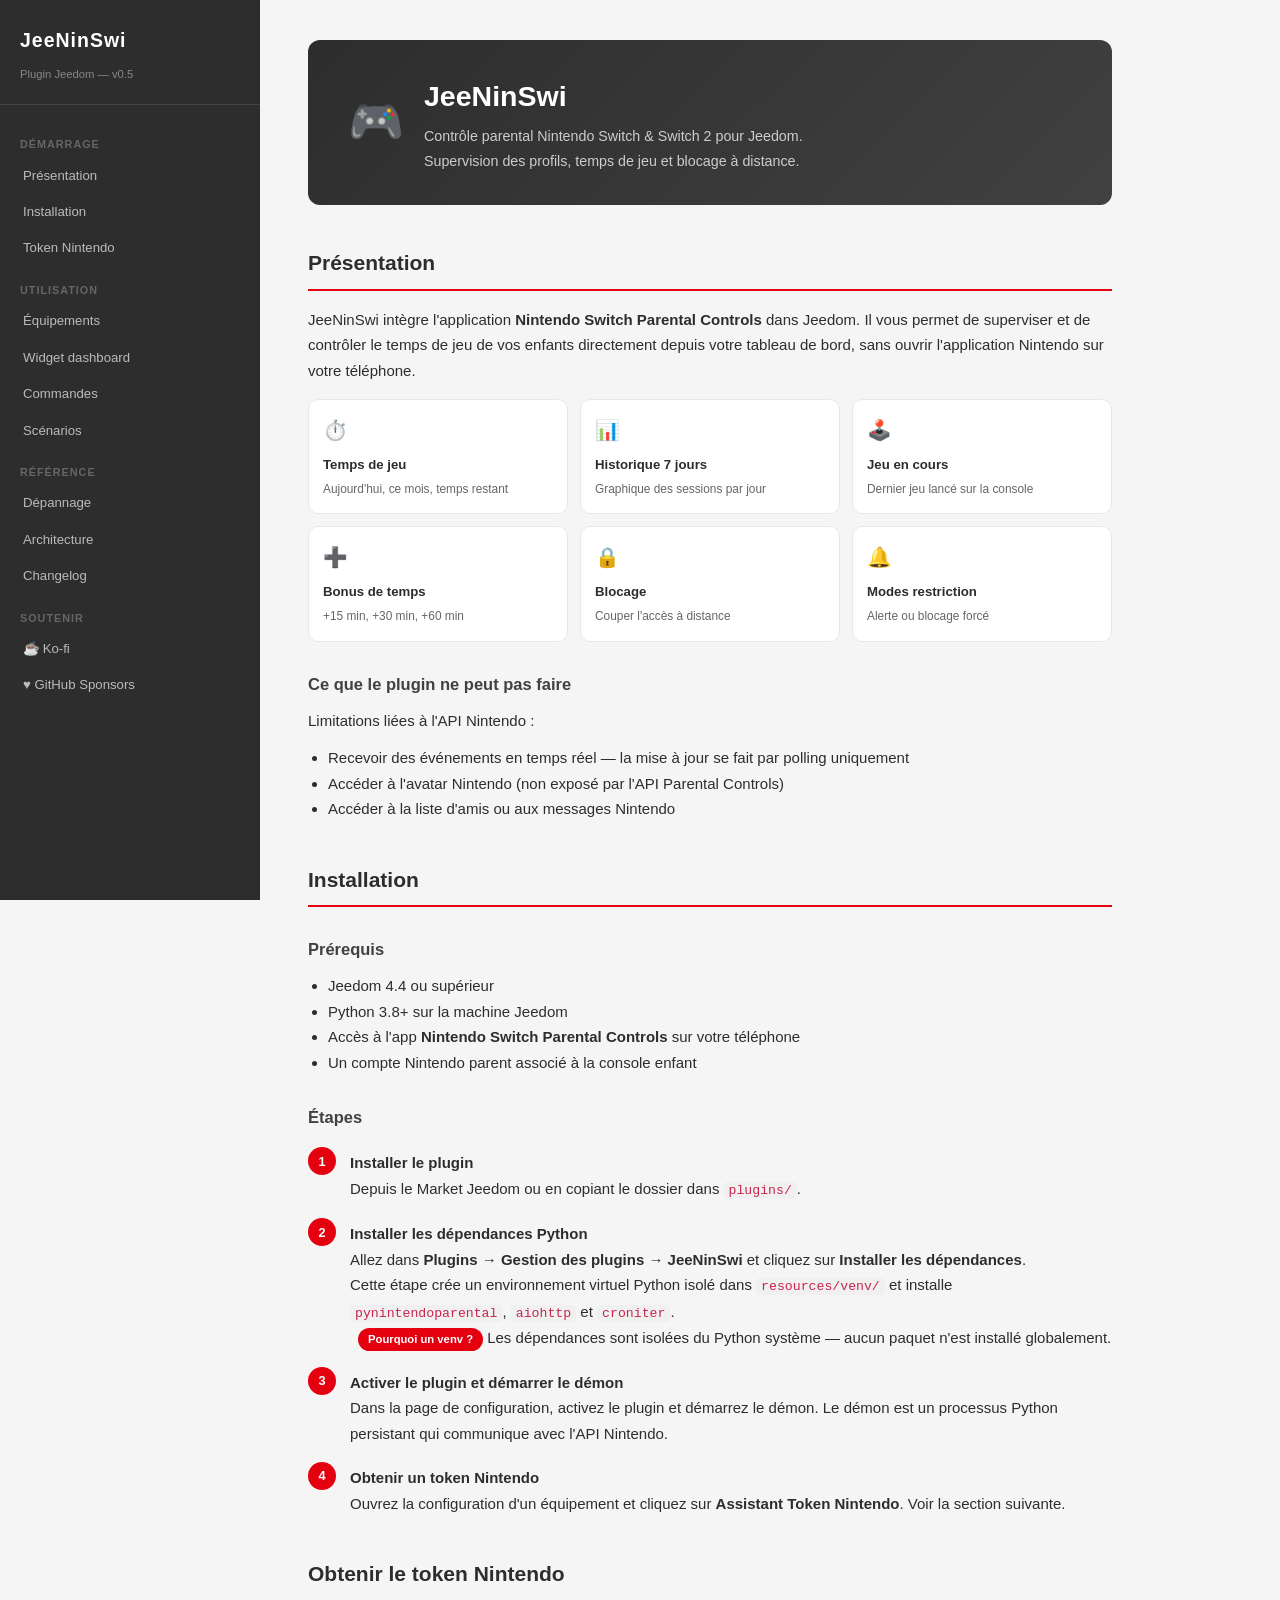
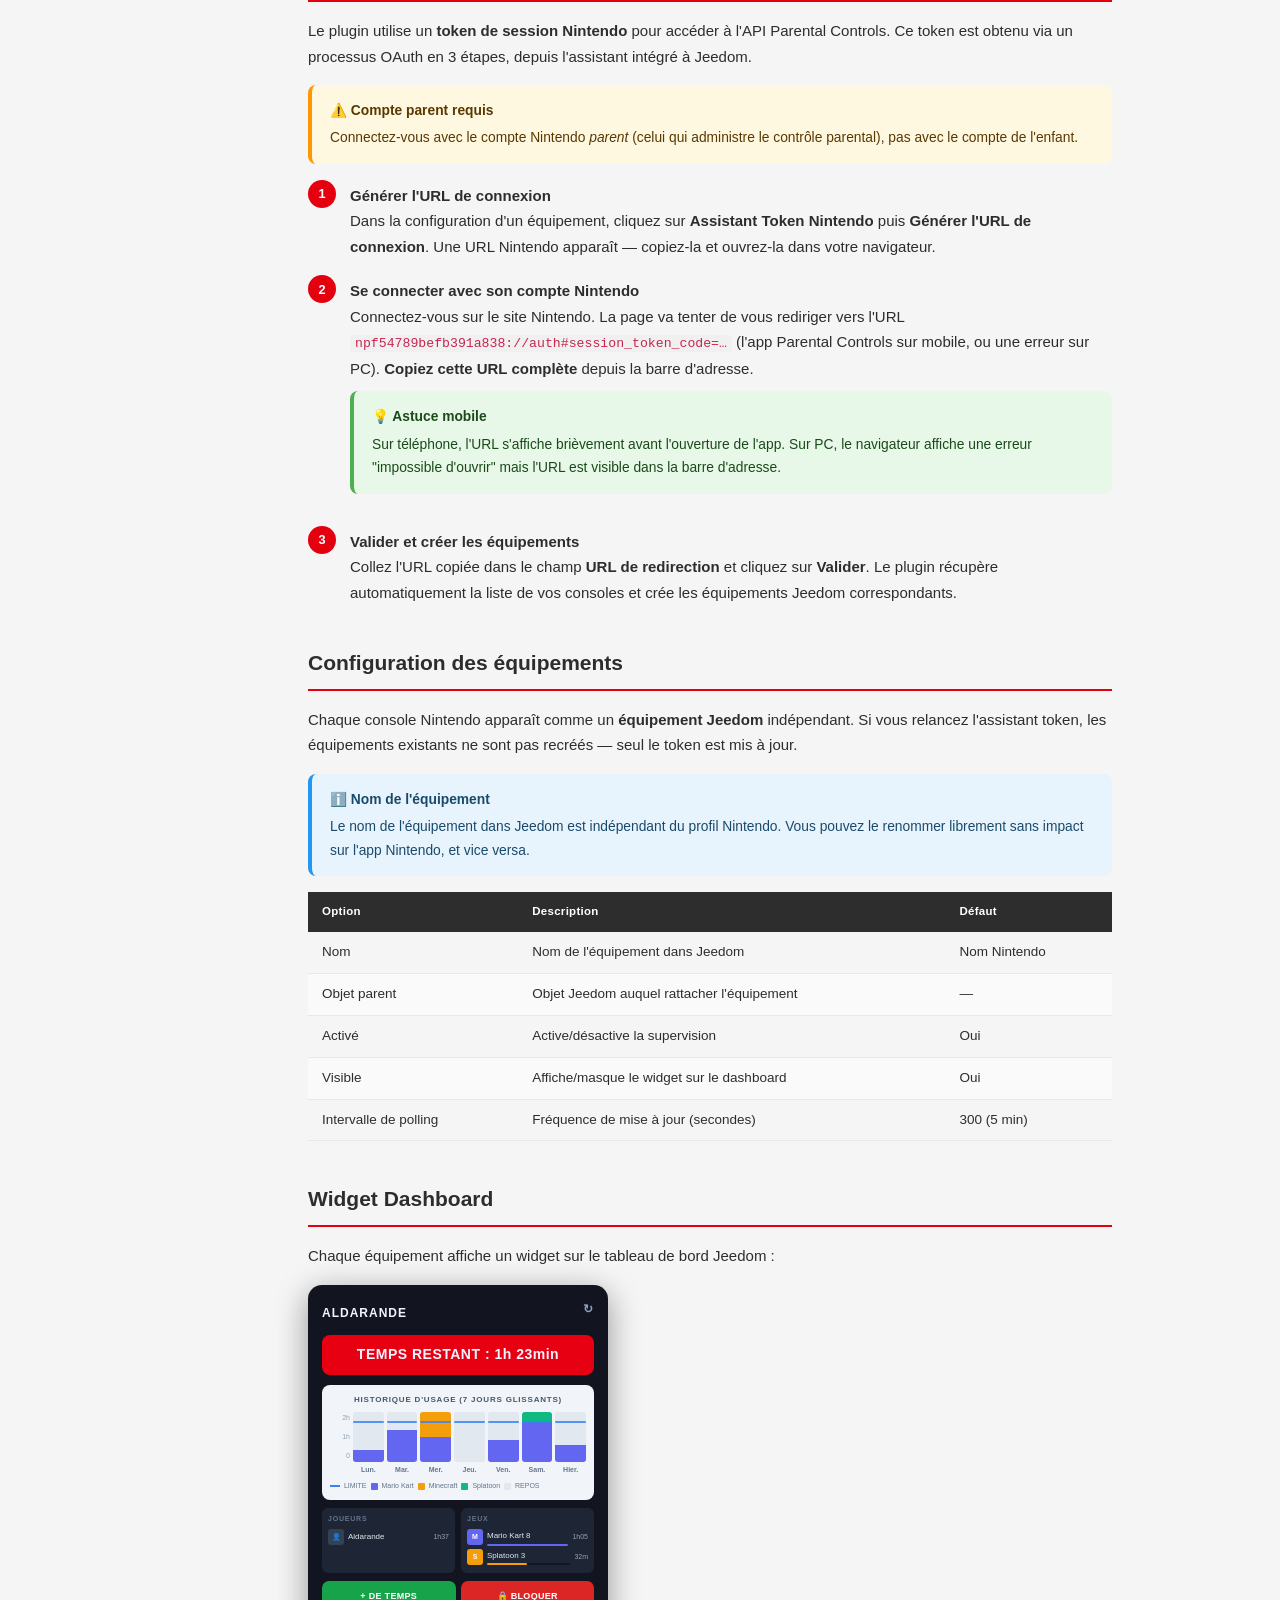
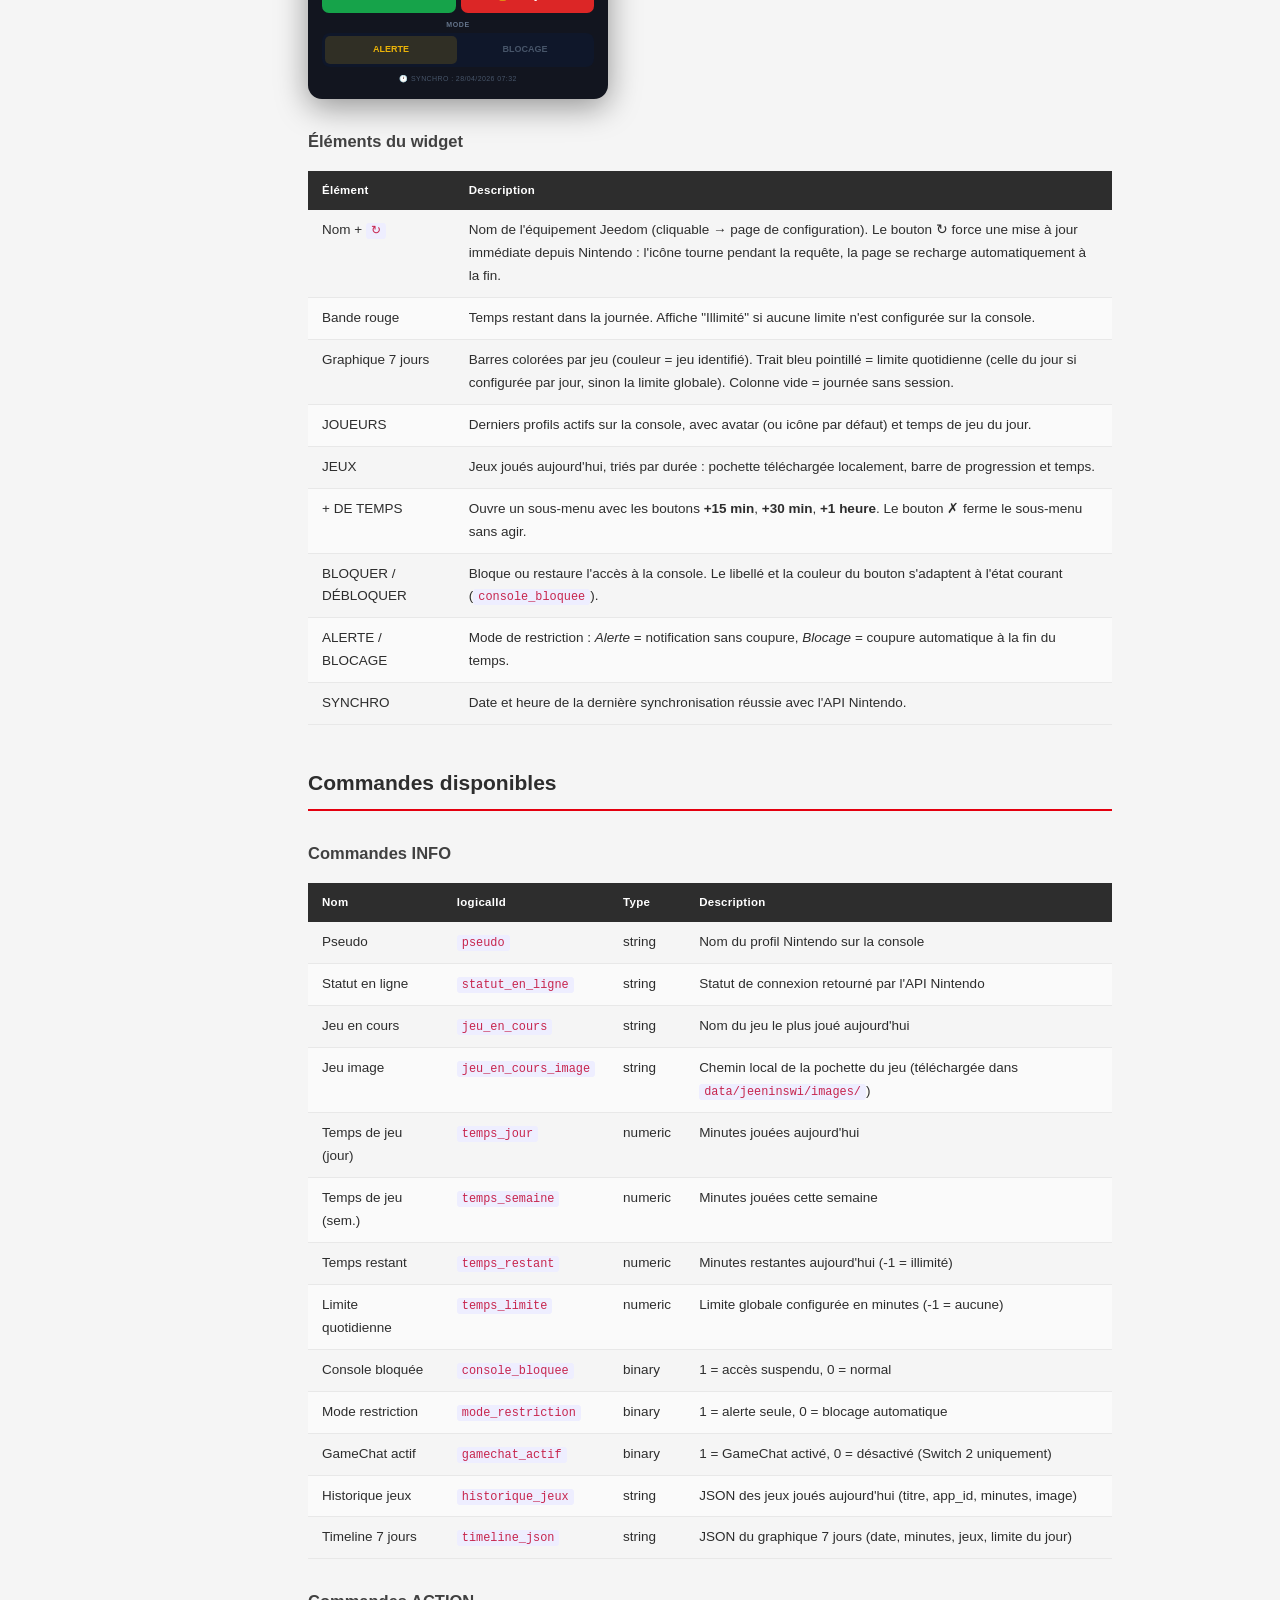
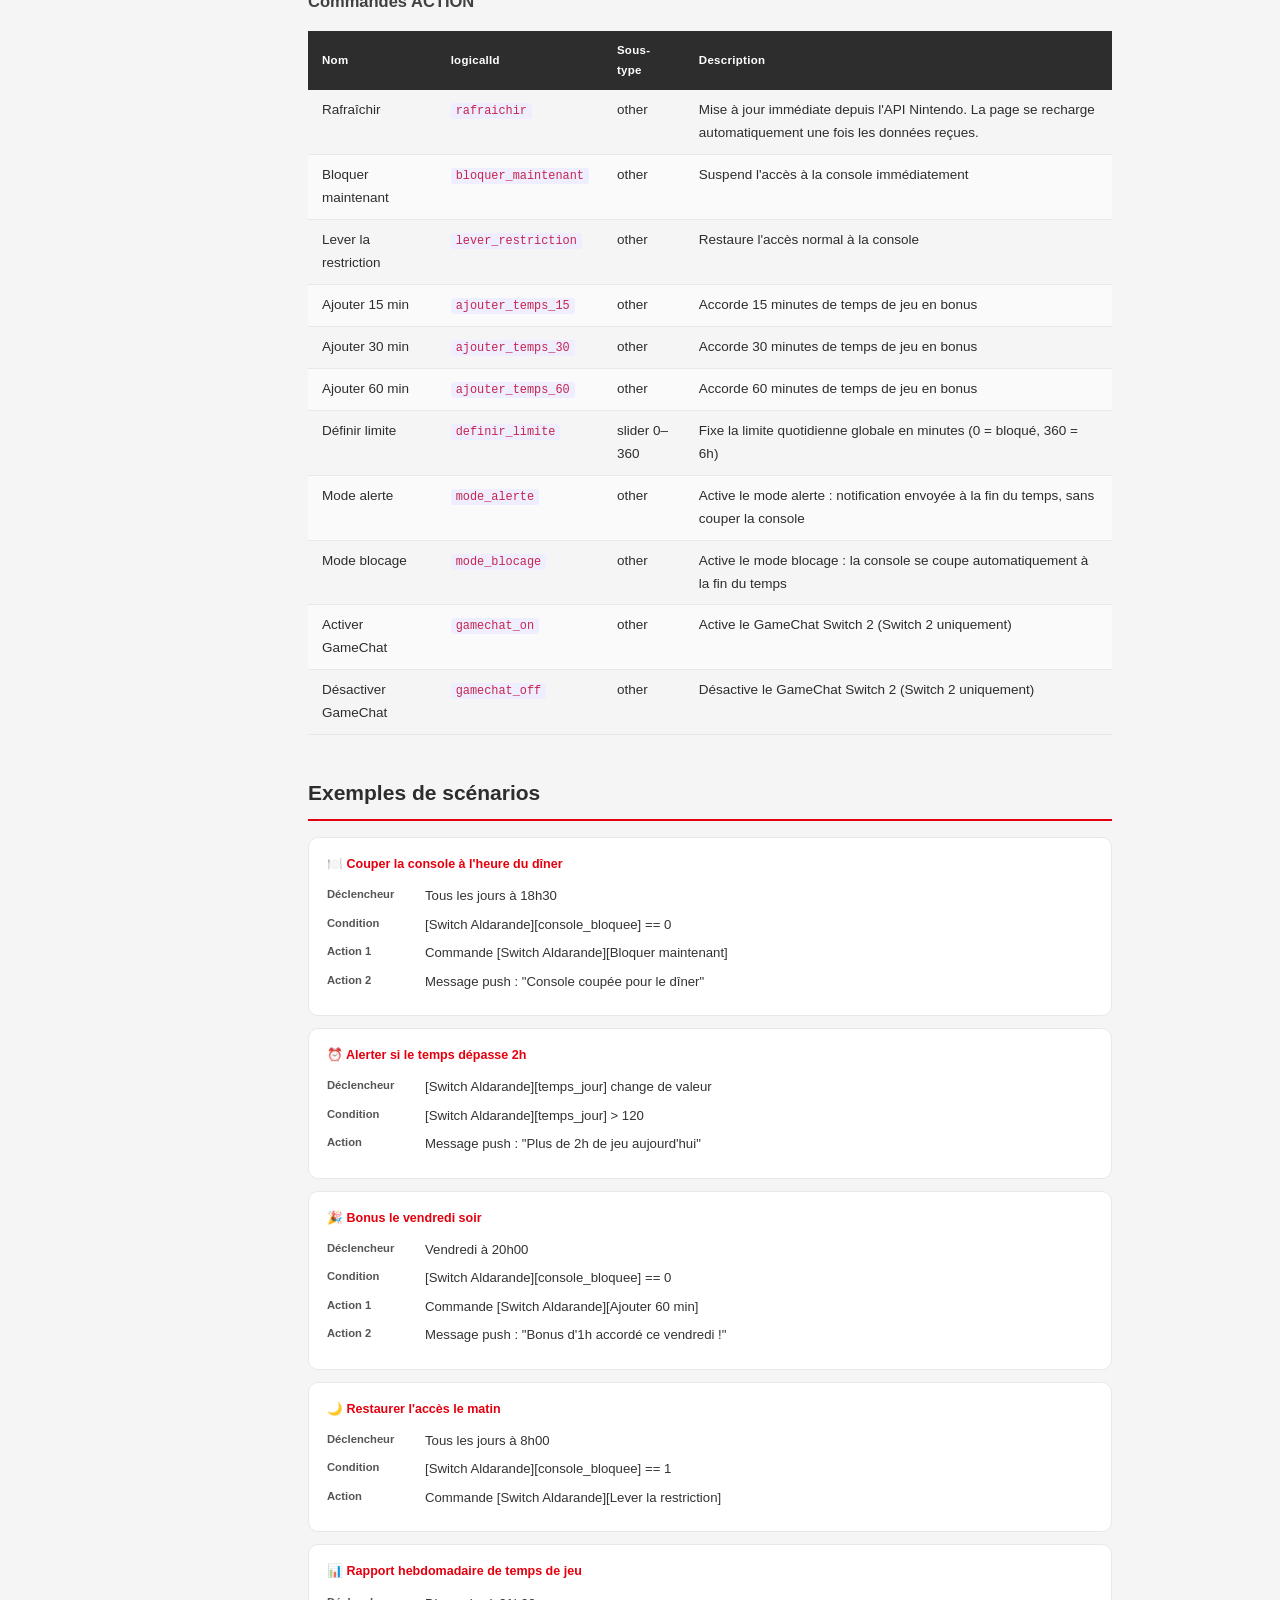
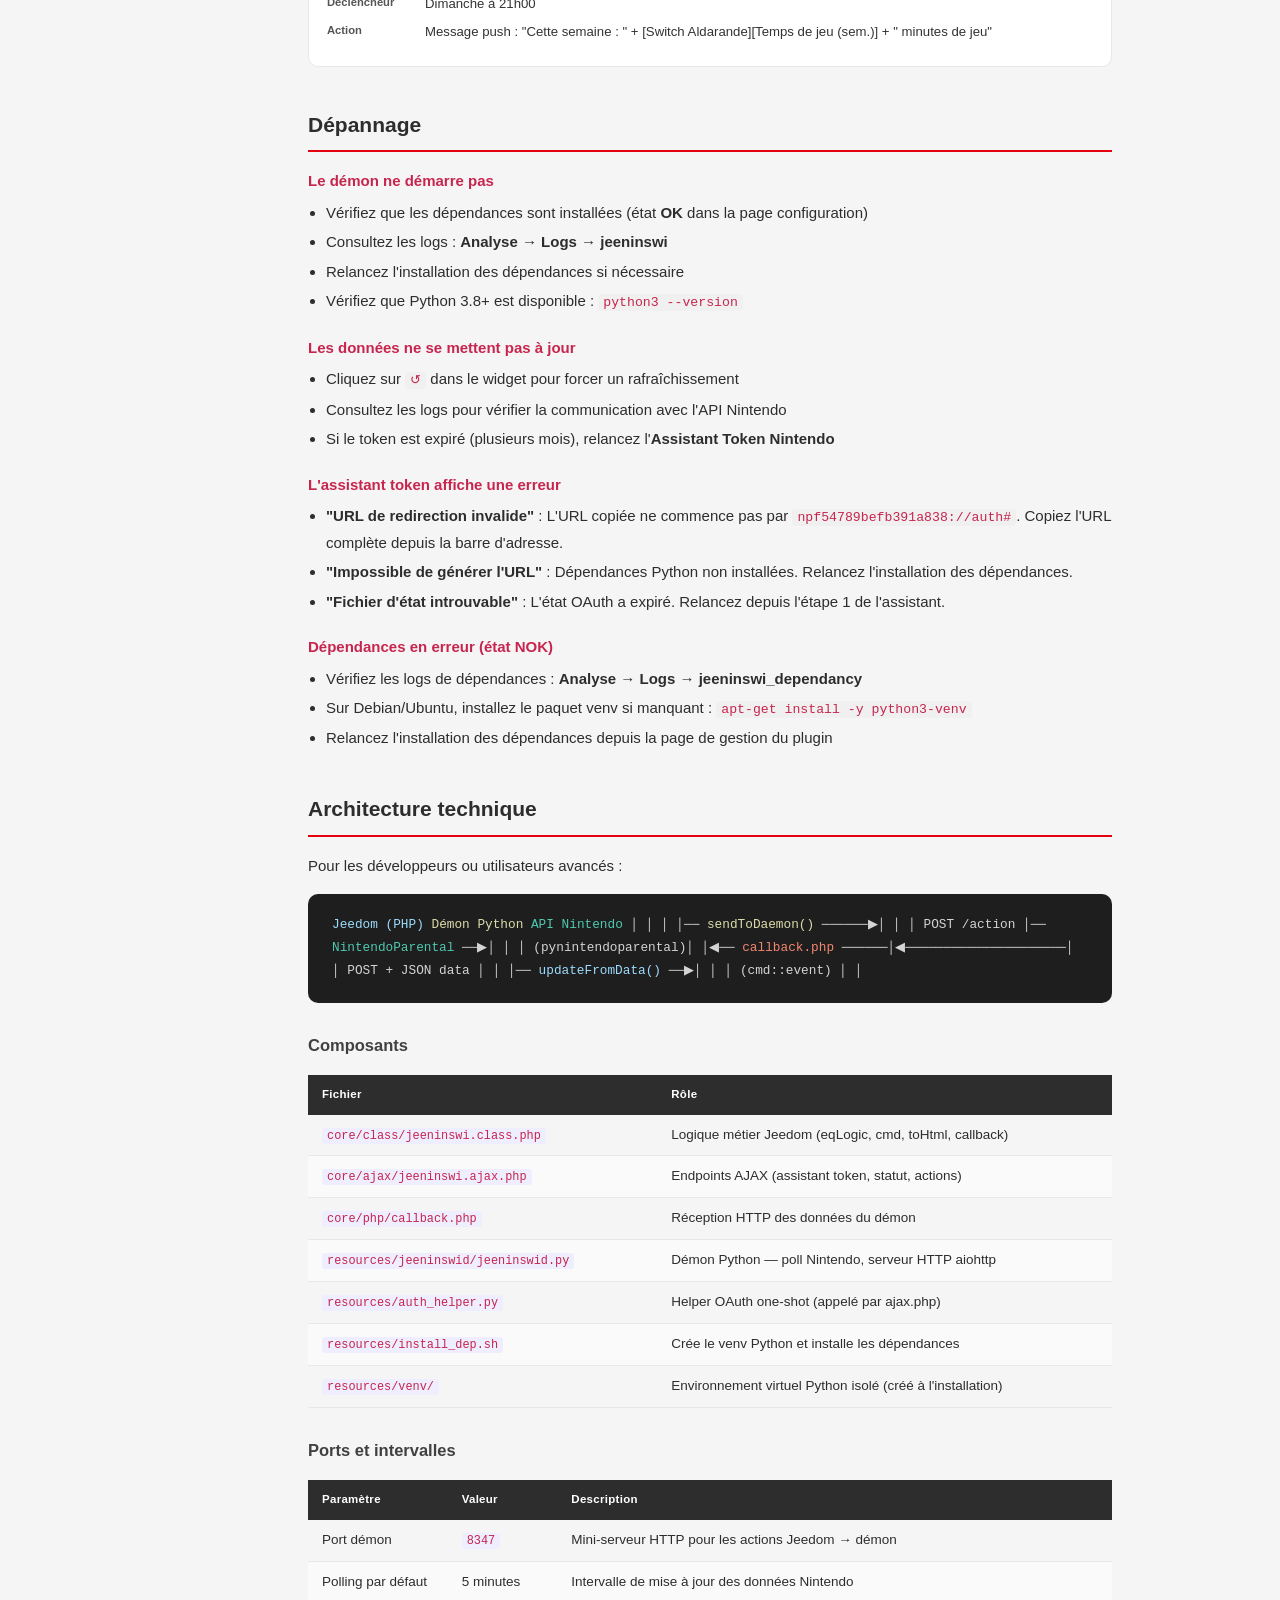
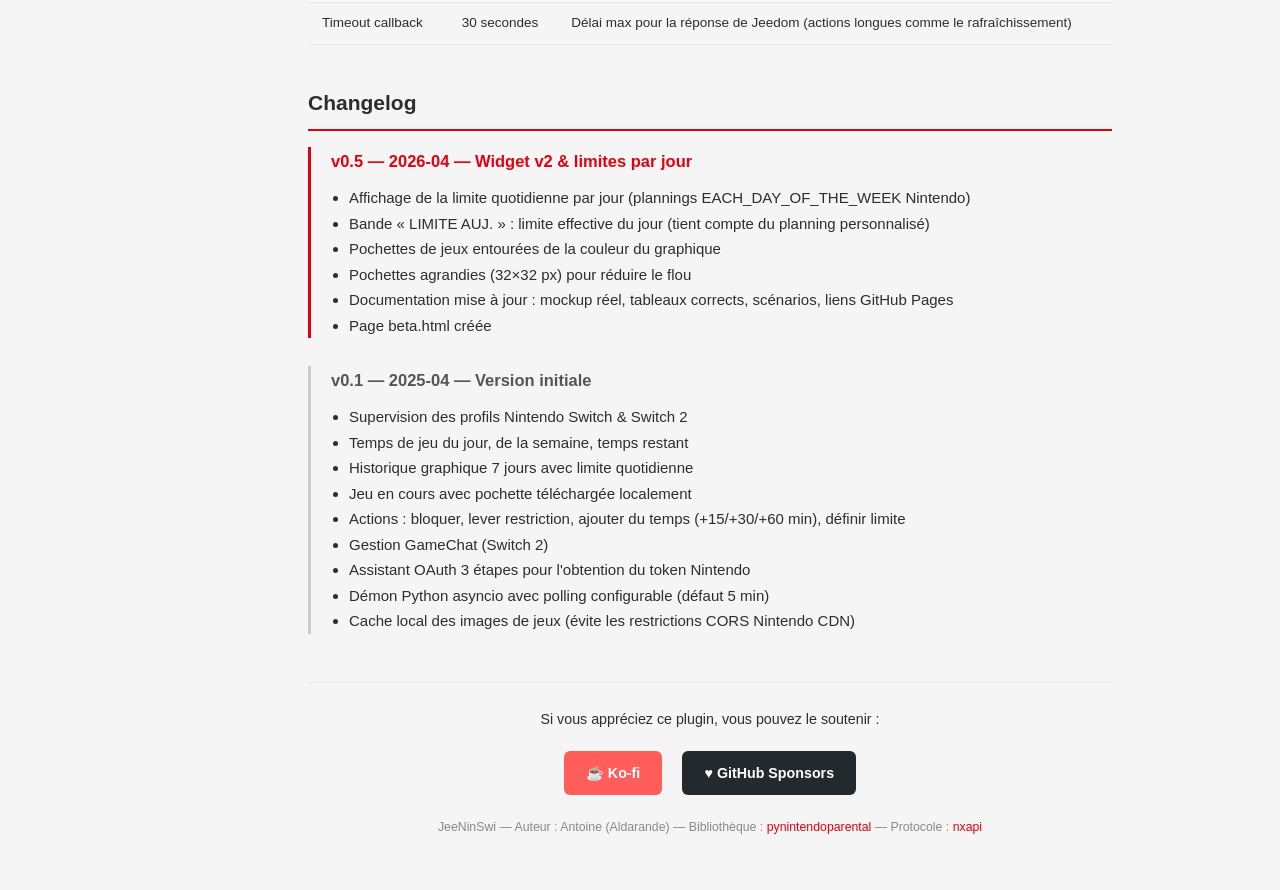
==== commit 3cc6e58b: "chore: version 0.5 + liens Ko-fi/GitHub Sponsors dans la doc - pluginVersion 0.1 → 0.5 dans info.jso" ====
--- a/docs/fr_FR/index.html
+++ b/docs/fr_FR/index.html
@@ -316,7 +316,7 @@
 <nav>
   <div class="logo">
     <h1>JeeNinSwi</h1>
-    <div class="version">Plugin Jeedom — v0.1</div>
+    <div class="version">Plugin Jeedom — v0.5</div>
   </div>
   <ul>
     <li class="section-title">Démarrage</li>
@@ -334,6 +334,10 @@
     <li><a href="#depannage">Dépannage</a></li>
     <li><a href="#architecture">Architecture</a></li>
     <li><a href="#changelog">Changelog</a></li>
+
+    <li class="section-title">Soutenir</li>
+    <li><a href="https://ko-fi.com/aldarande" target="_blank">☕ Ko-fi</a></li>
+    <li><a href="https://github.com/sponsors/Aldarande" target="_blank">♥ GitHub Sponsors</a></li>
   </ul>
 </nav>
 
@@ -830,7 +834,19 @@
   <h2 id="changelog">Changelog</h2>
 
   <div style="border-left:3px solid #E4000F;padding-left:20px;margin-bottom:28px;">
-    <h3 style="margin-top:0;color:#E4000F;">v0.1 — 2025-04 — Version initiale</h3>
+    <h3 style="margin-top:0;color:#E4000F;">v0.5 — 2026-04 — Widget v2 &amp; limites par jour</h3>
+    <ul style="padding-left:18px;margin-top:8px;">
+      <li>Affichage de la limite quotidienne par jour (plannings EACH_DAY_OF_THE_WEEK Nintendo)</li>
+      <li>Bande « LIMITE AUJ. » : limite effective du jour (tient compte du planning personnalisé)</li>
+      <li>Pochettes de jeux entourées de la couleur du graphique</li>
+      <li>Pochettes agrandies (32×32 px) pour réduire le flou</li>
+      <li>Documentation mise à jour : mockup réel, tableaux corrects, scénarios, liens GitHub Pages</li>
+      <li>Page beta.html créée</li>
+    </ul>
+  </div>
+
+  <div style="border-left:3px solid #ccc;padding-left:20px;margin-bottom:28px;">
+    <h3 style="margin-top:0;color:#555;">v0.1 — 2025-04 — Version initiale</h3>
     <ul style="padding-left:18px;margin-top:8px;">
       <li>Supervision des profils Nintendo Switch &amp; Switch 2</li>
       <li>Temps de jeu du jour, de la semaine, temps restant</li>
@@ -844,10 +860,21 @@
     </ul>
   </div>
 
-  <div style="margin-top:48px;padding-top:24px;border-top:1px solid #e8e8e8;font-size:0.82em;color:#888;text-align:center;">
-    JeeNinSwi — Auteur : Antoine (Aldarande) —
-    Bibliothèque : <a href="https://github.com/pantherale0/pynintendoparental">pynintendoparental</a> —
-    Protocole : <a href="https://github.com/samuelthomas2774/nxapi">nxapi</a>
+  <div style="margin-top:48px;padding-top:24px;border-top:1px solid #e8e8e8;text-align:center;">
+    <p style="font-size:0.95em;margin-bottom:14px;">Si vous appréciez ce plugin, vous pouvez le soutenir :</p>
+    <a href="https://ko-fi.com/aldarande" target="_blank"
+       style="display:inline-block;margin:6px 8px;padding:10px 22px;background:#FF5E5B;color:#fff;border-radius:6px;font-weight:700;text-decoration:none;font-size:0.95em;">
+      ☕ Ko-fi
+    </a>
+    <a href="https://github.com/sponsors/Aldarande" target="_blank"
+       style="display:inline-block;margin:6px 8px;padding:10px 22px;background:#24292e;color:#fff;border-radius:6px;font-weight:700;text-decoration:none;font-size:0.95em;">
+      ♥ GitHub Sponsors
+    </a>
+    <p style="margin-top:16px;font-size:0.82em;color:#888;">
+      JeeNinSwi — Auteur : Antoine (Aldarande) —
+      Bibliothèque : <a href="https://github.com/pantherale0/pynintendoparental">pynintendoparental</a> —
+      Protocole : <a href="https://github.com/samuelthomas2774/nxapi">nxapi</a>
+    </p>
   </div>
 
 </main>
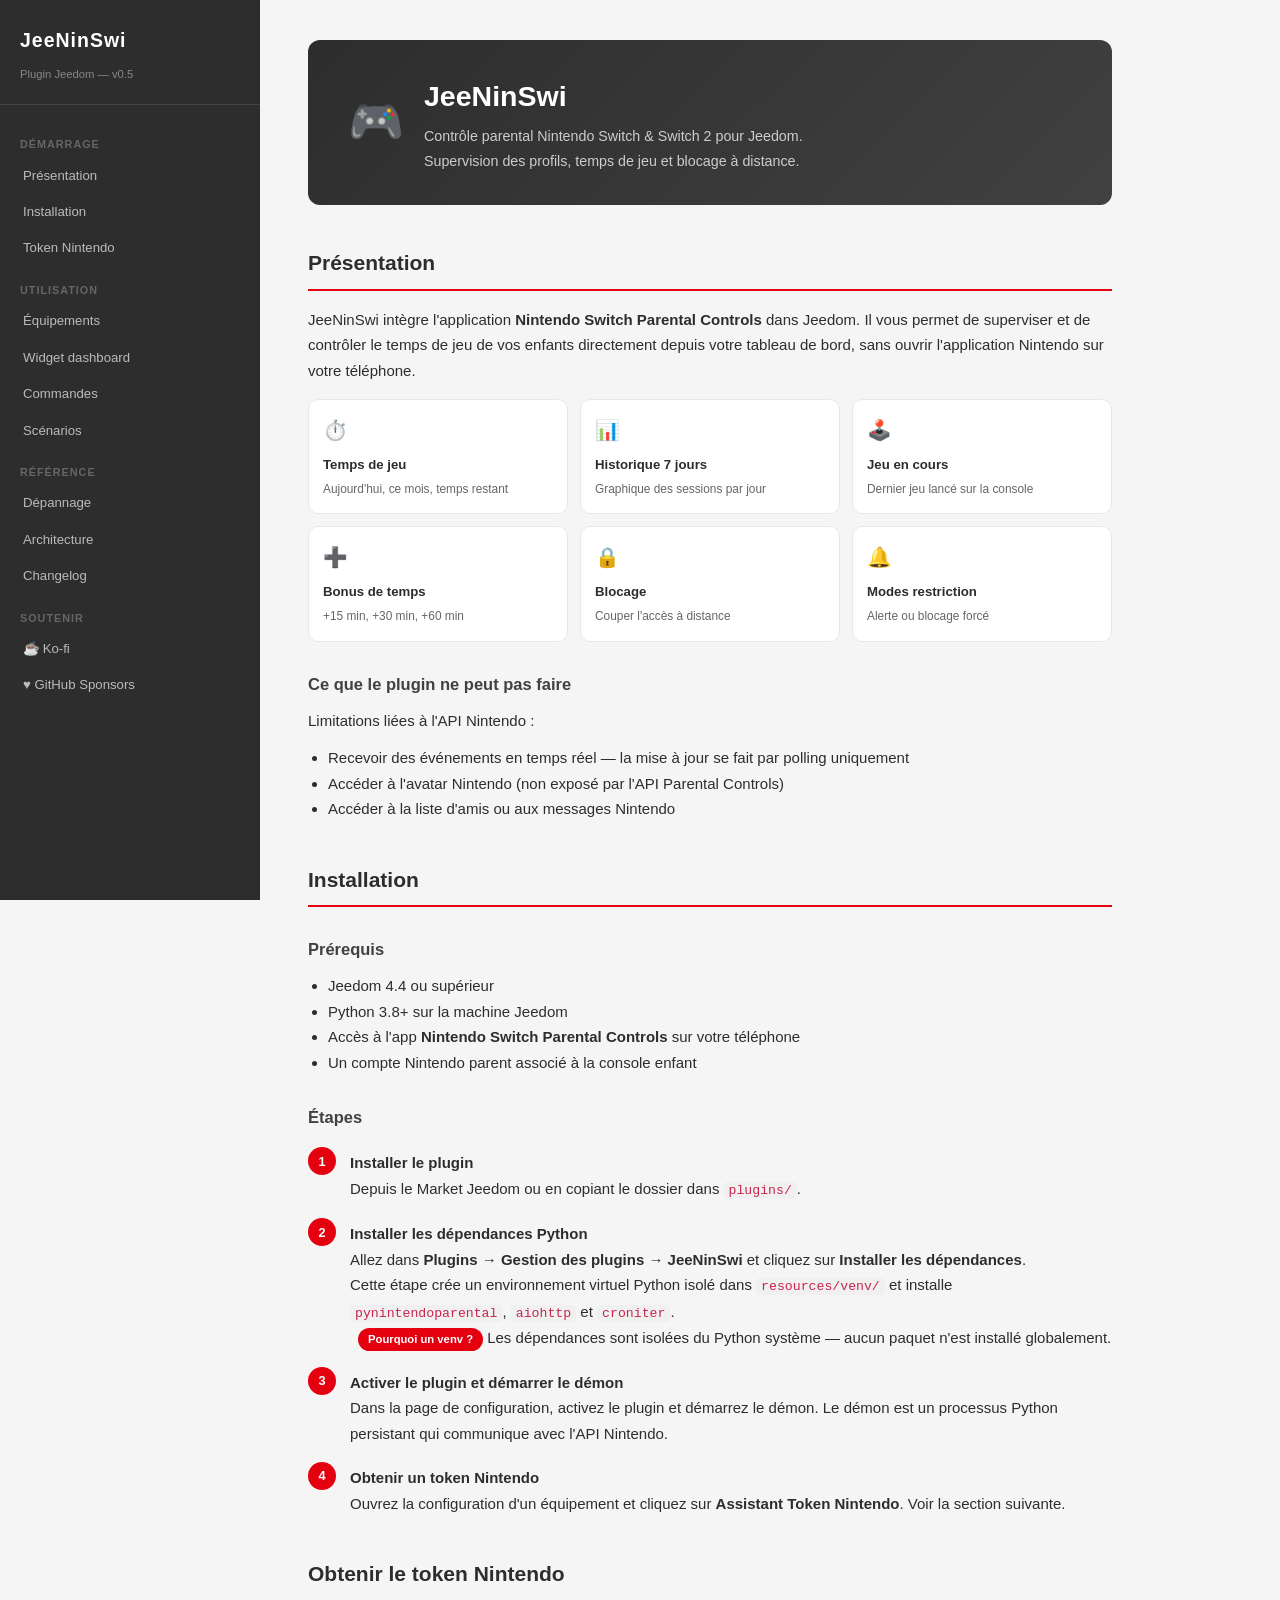
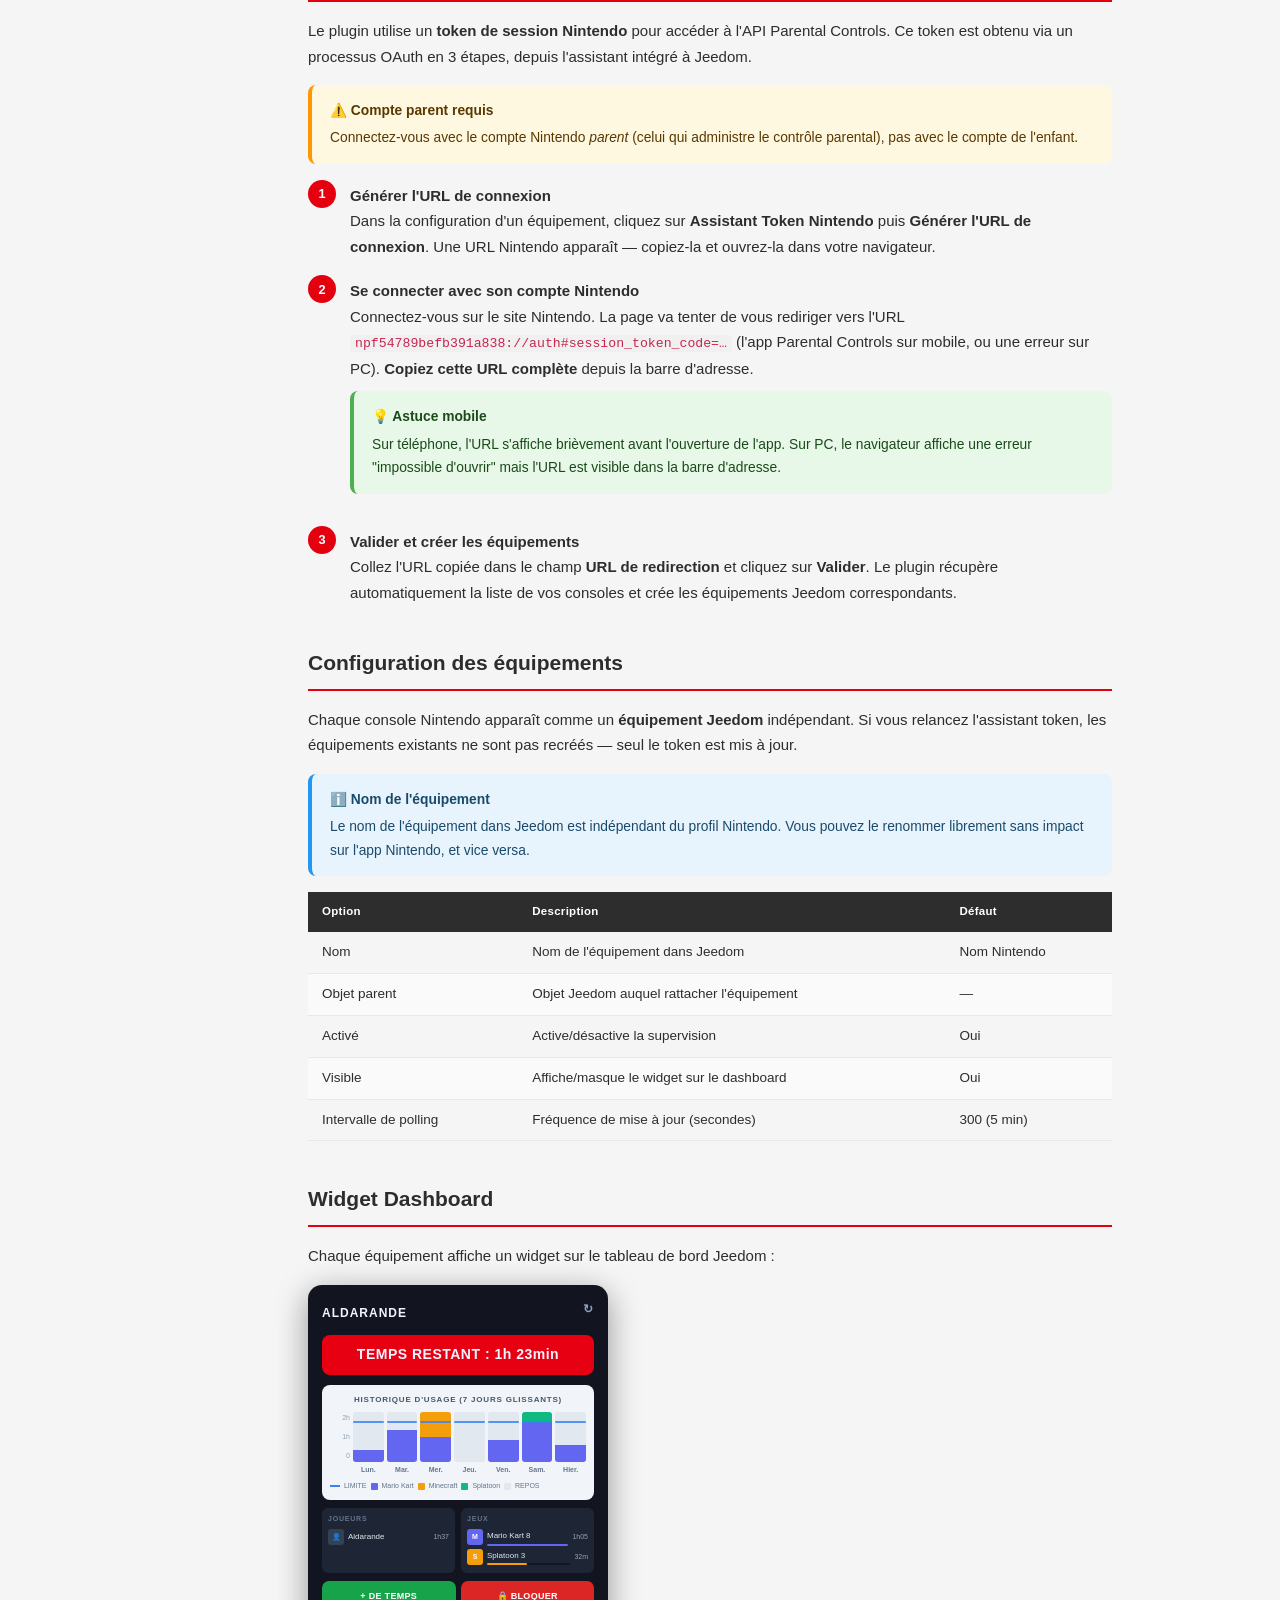
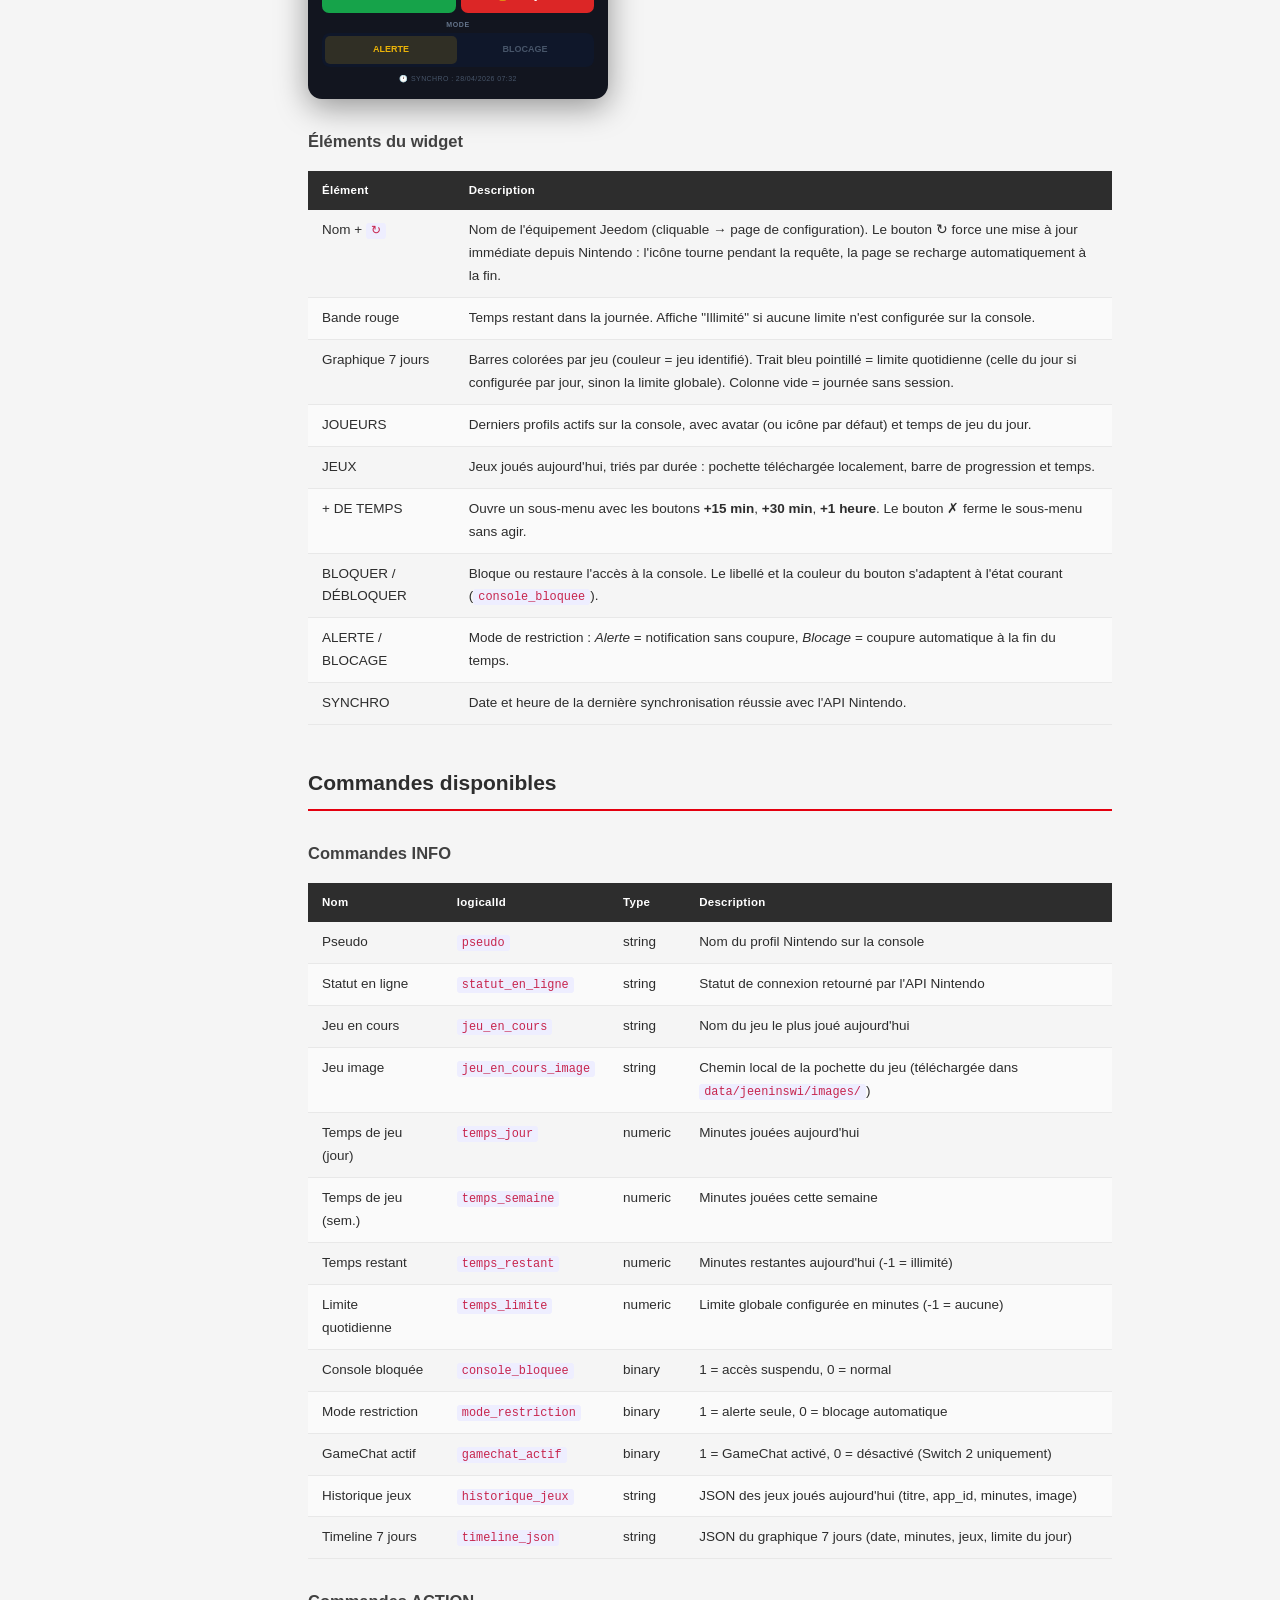
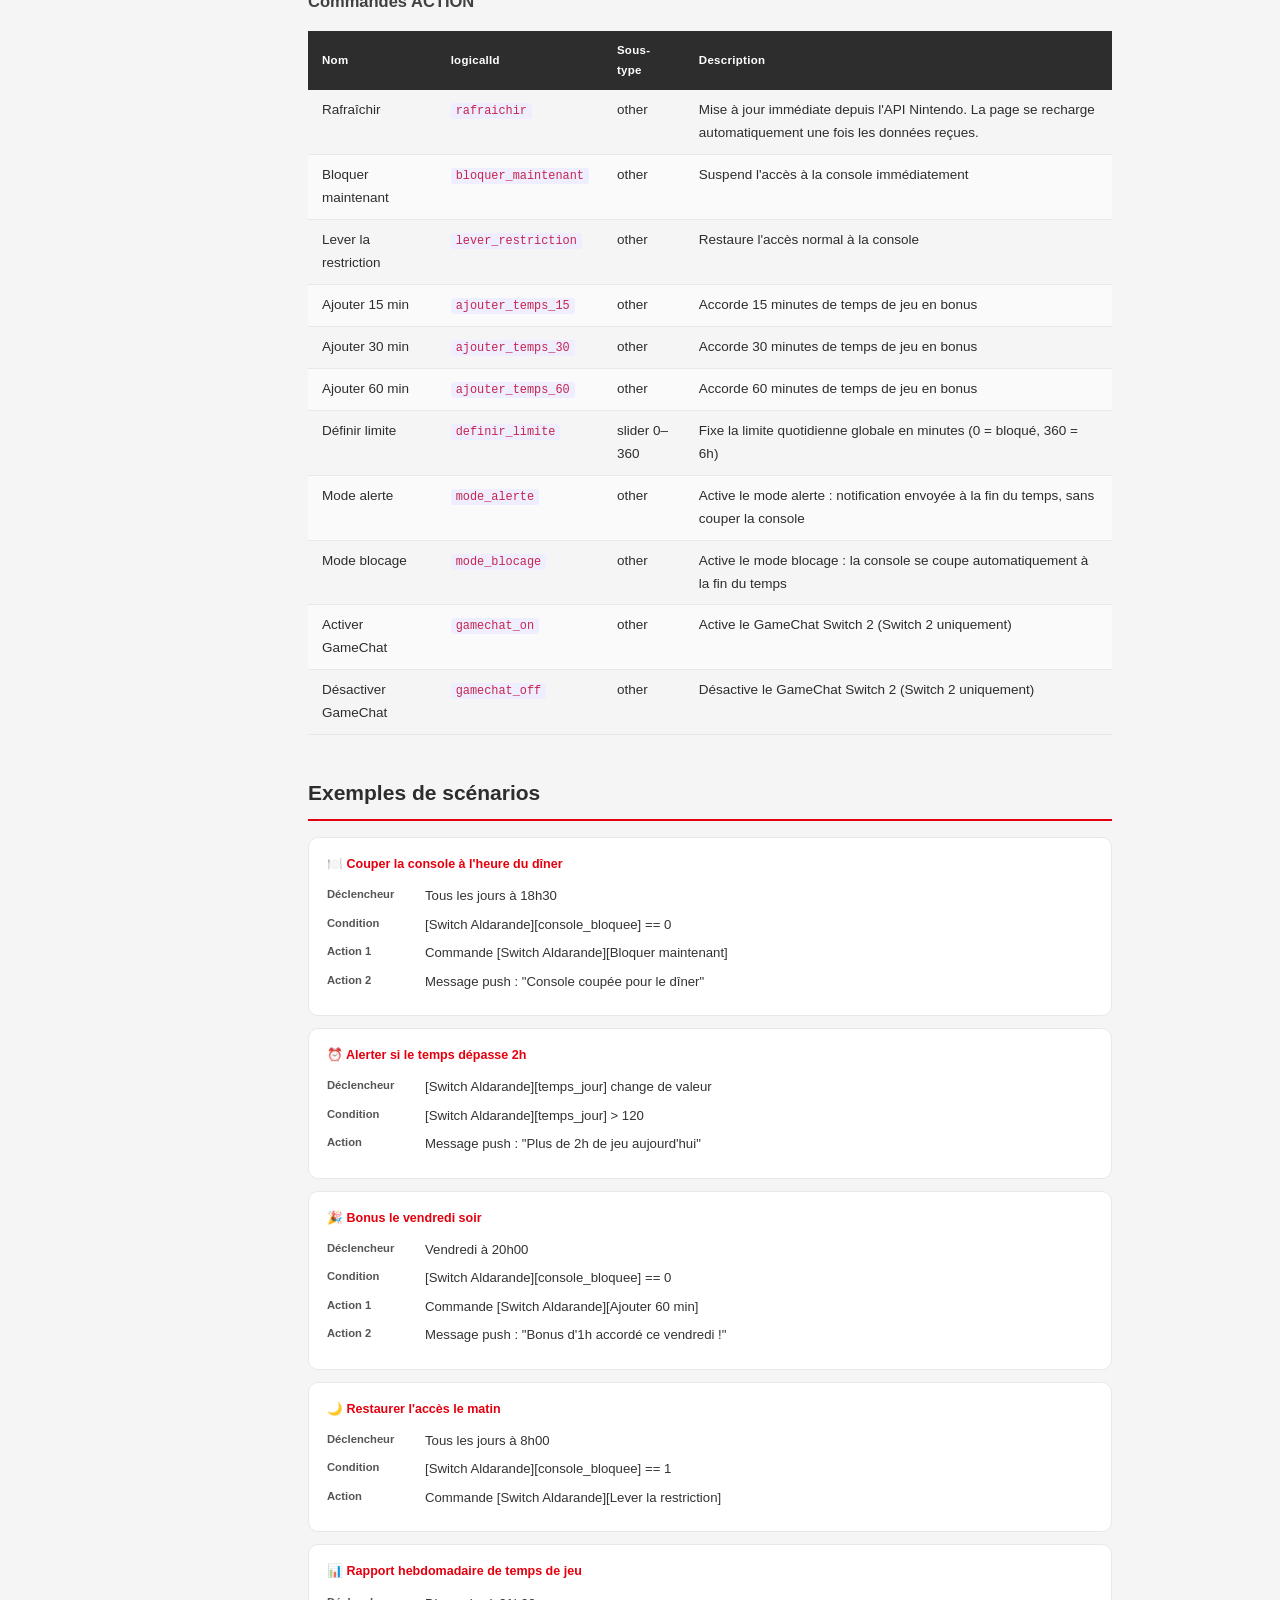
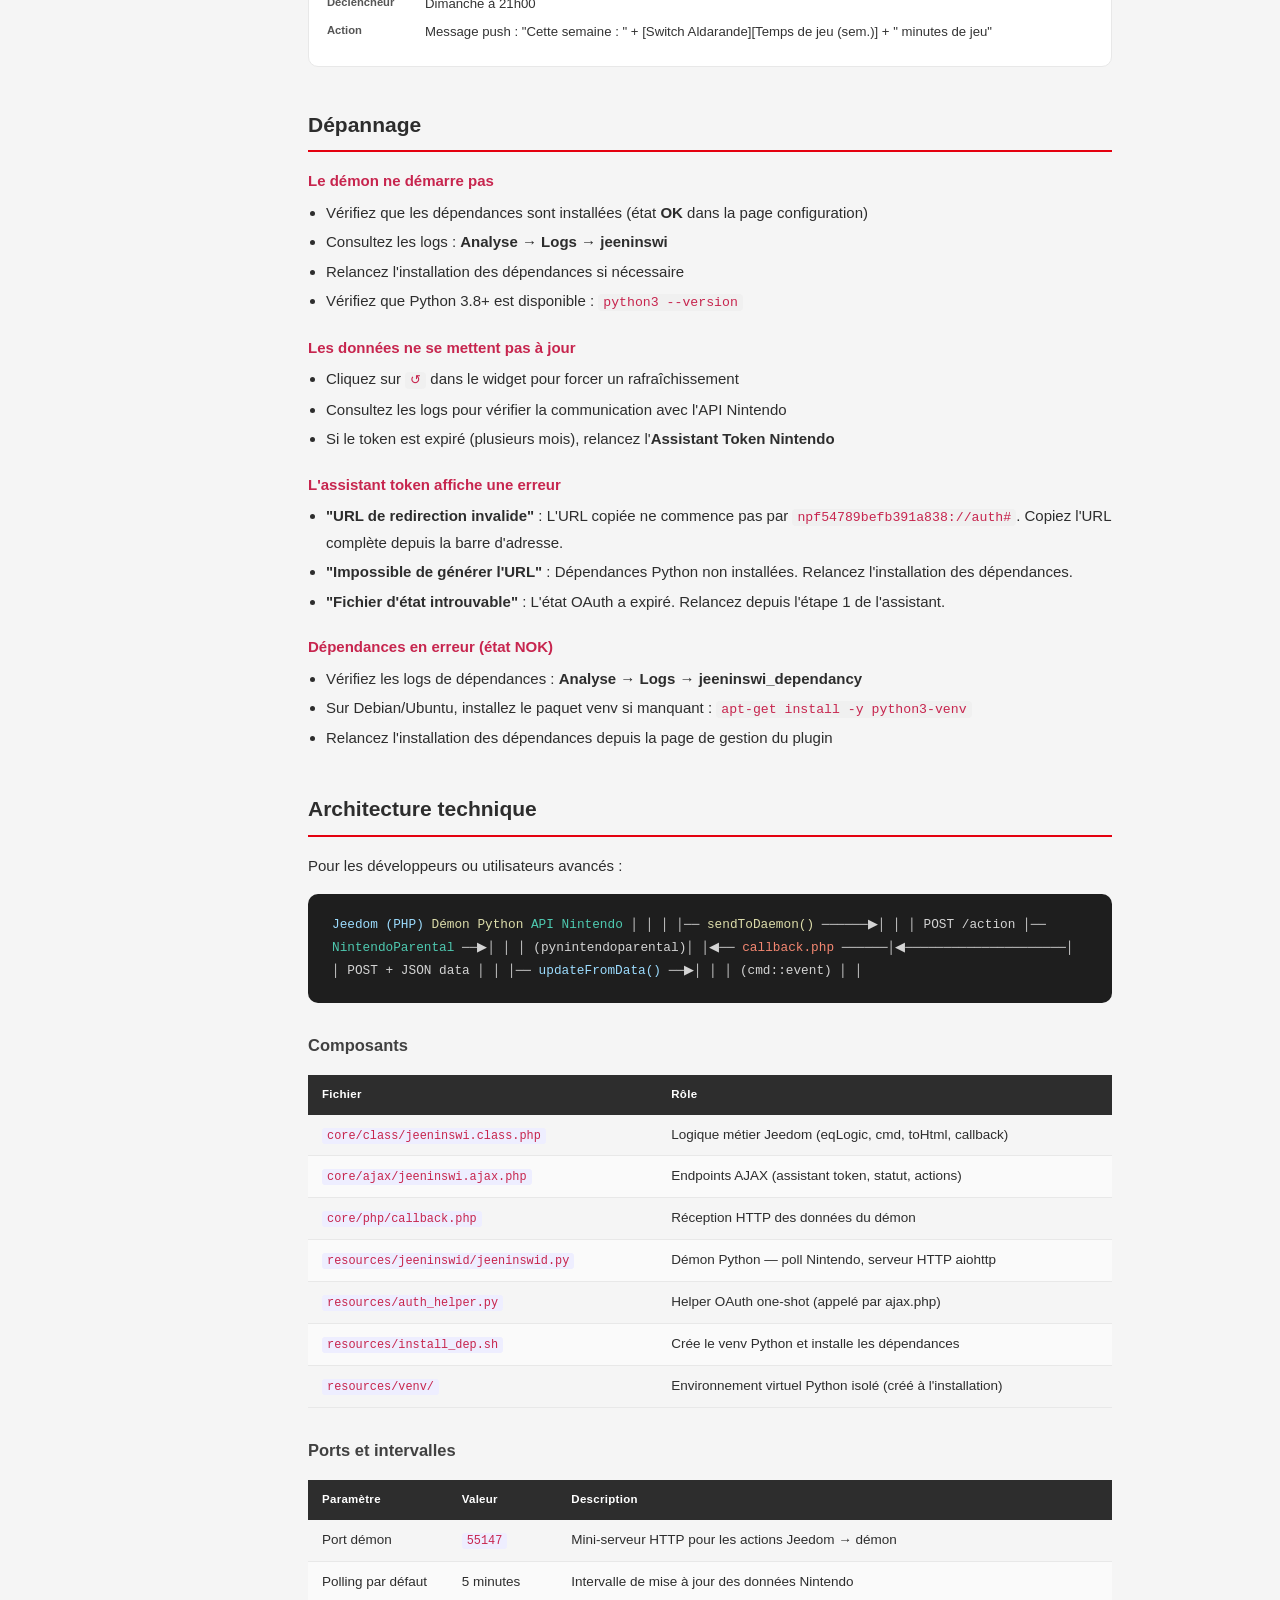
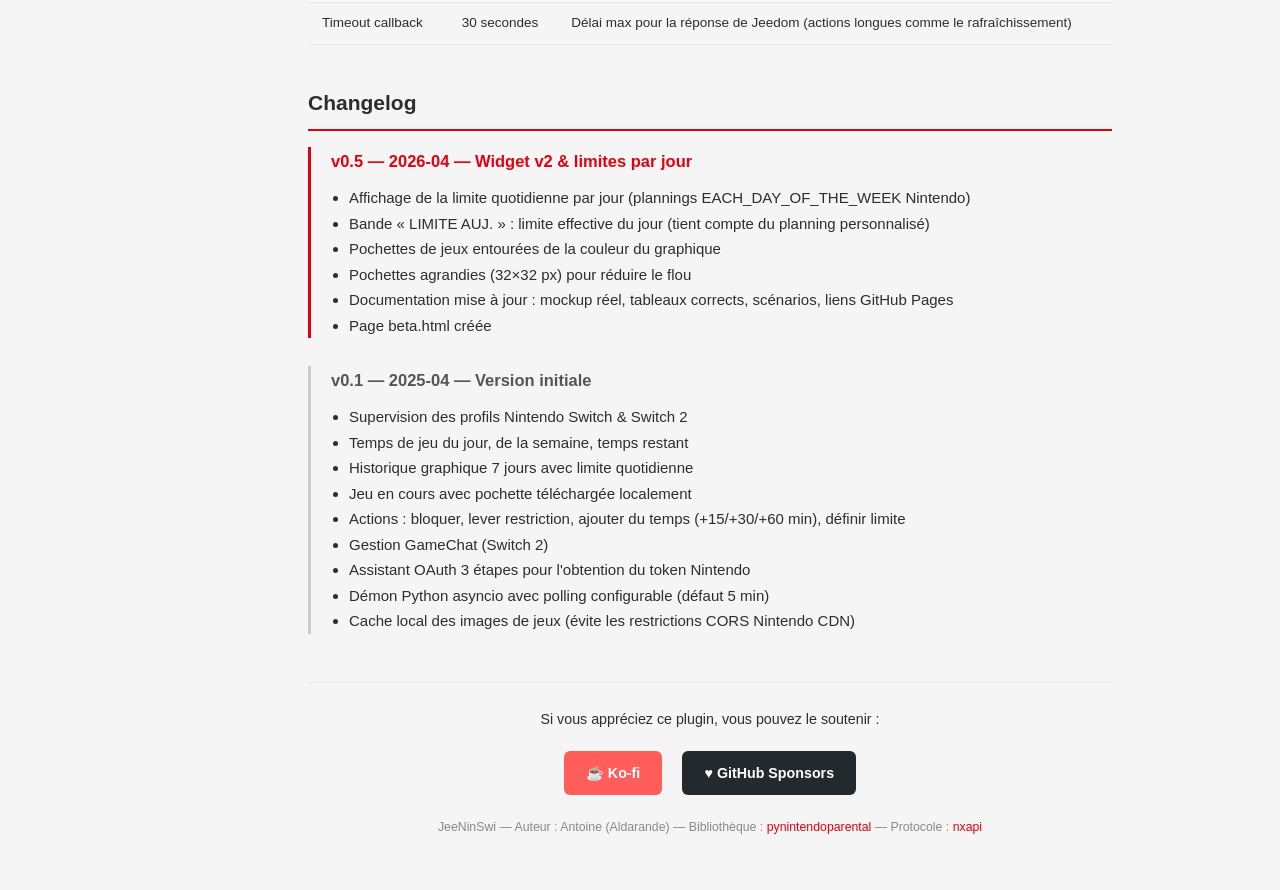
==== commit 8646b348: "chore: change daemon port from 8347 to 55147 Co-Authored-By: Claude Sonnet 4.6 <noreply@anthropic.co" ====
--- a/docs/fr_FR/index.html
+++ b/docs/fr_FR/index.html
@@ -824,7 +824,7 @@
   <table>
     <thead><tr><th>Paramètre</th><th>Valeur</th><th>Description</th></tr></thead>
     <tbody>
-      <tr><td>Port démon</td><td><code>8347</code></td><td>Mini-serveur HTTP pour les actions Jeedom → démon</td></tr>
+      <tr><td>Port démon</td><td><code>55147</code></td><td>Mini-serveur HTTP pour les actions Jeedom → démon</td></tr>
       <tr><td>Polling par défaut</td><td>5 minutes</td><td>Intervalle de mise à jour des données Nintendo</td></tr>
       <tr><td>Timeout callback</td><td>30 secondes</td><td>Délai max pour la réponse de Jeedom (actions longues comme le rafraîchissement)</td></tr>
     </tbody>
